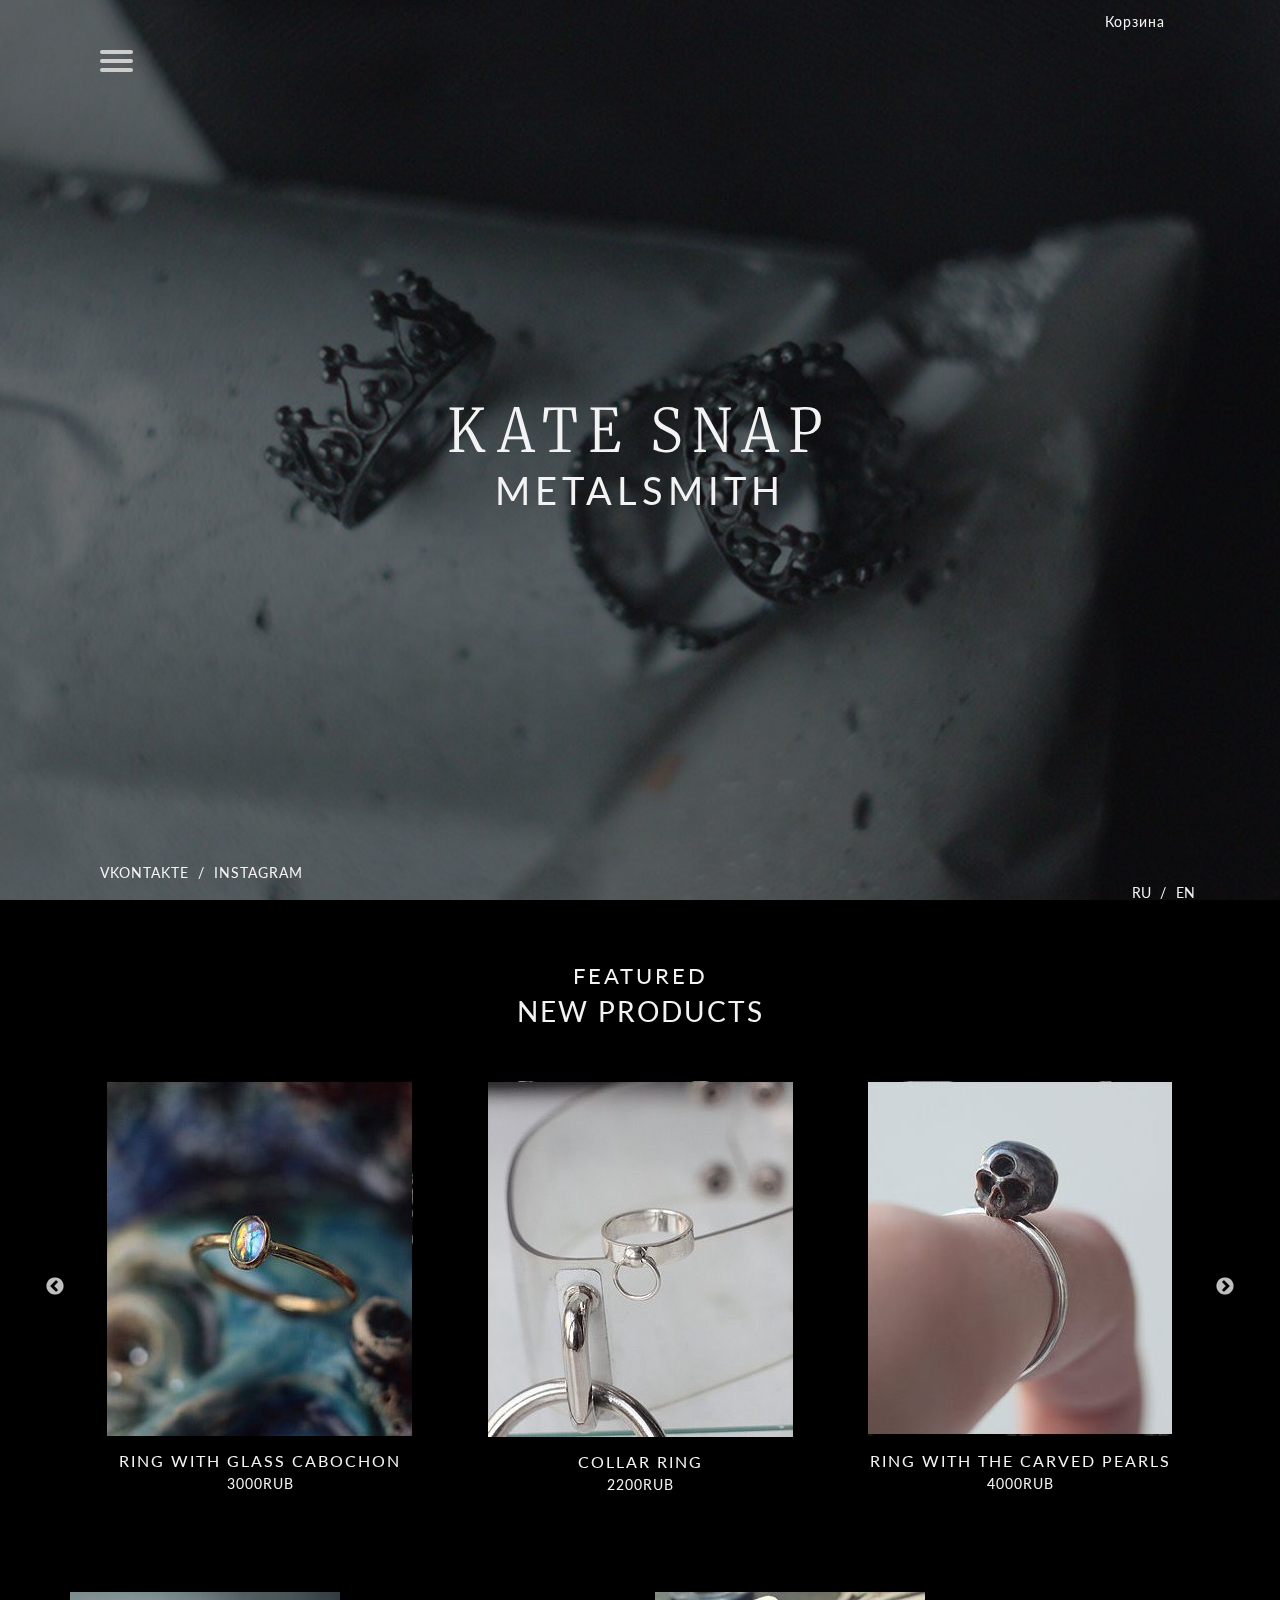
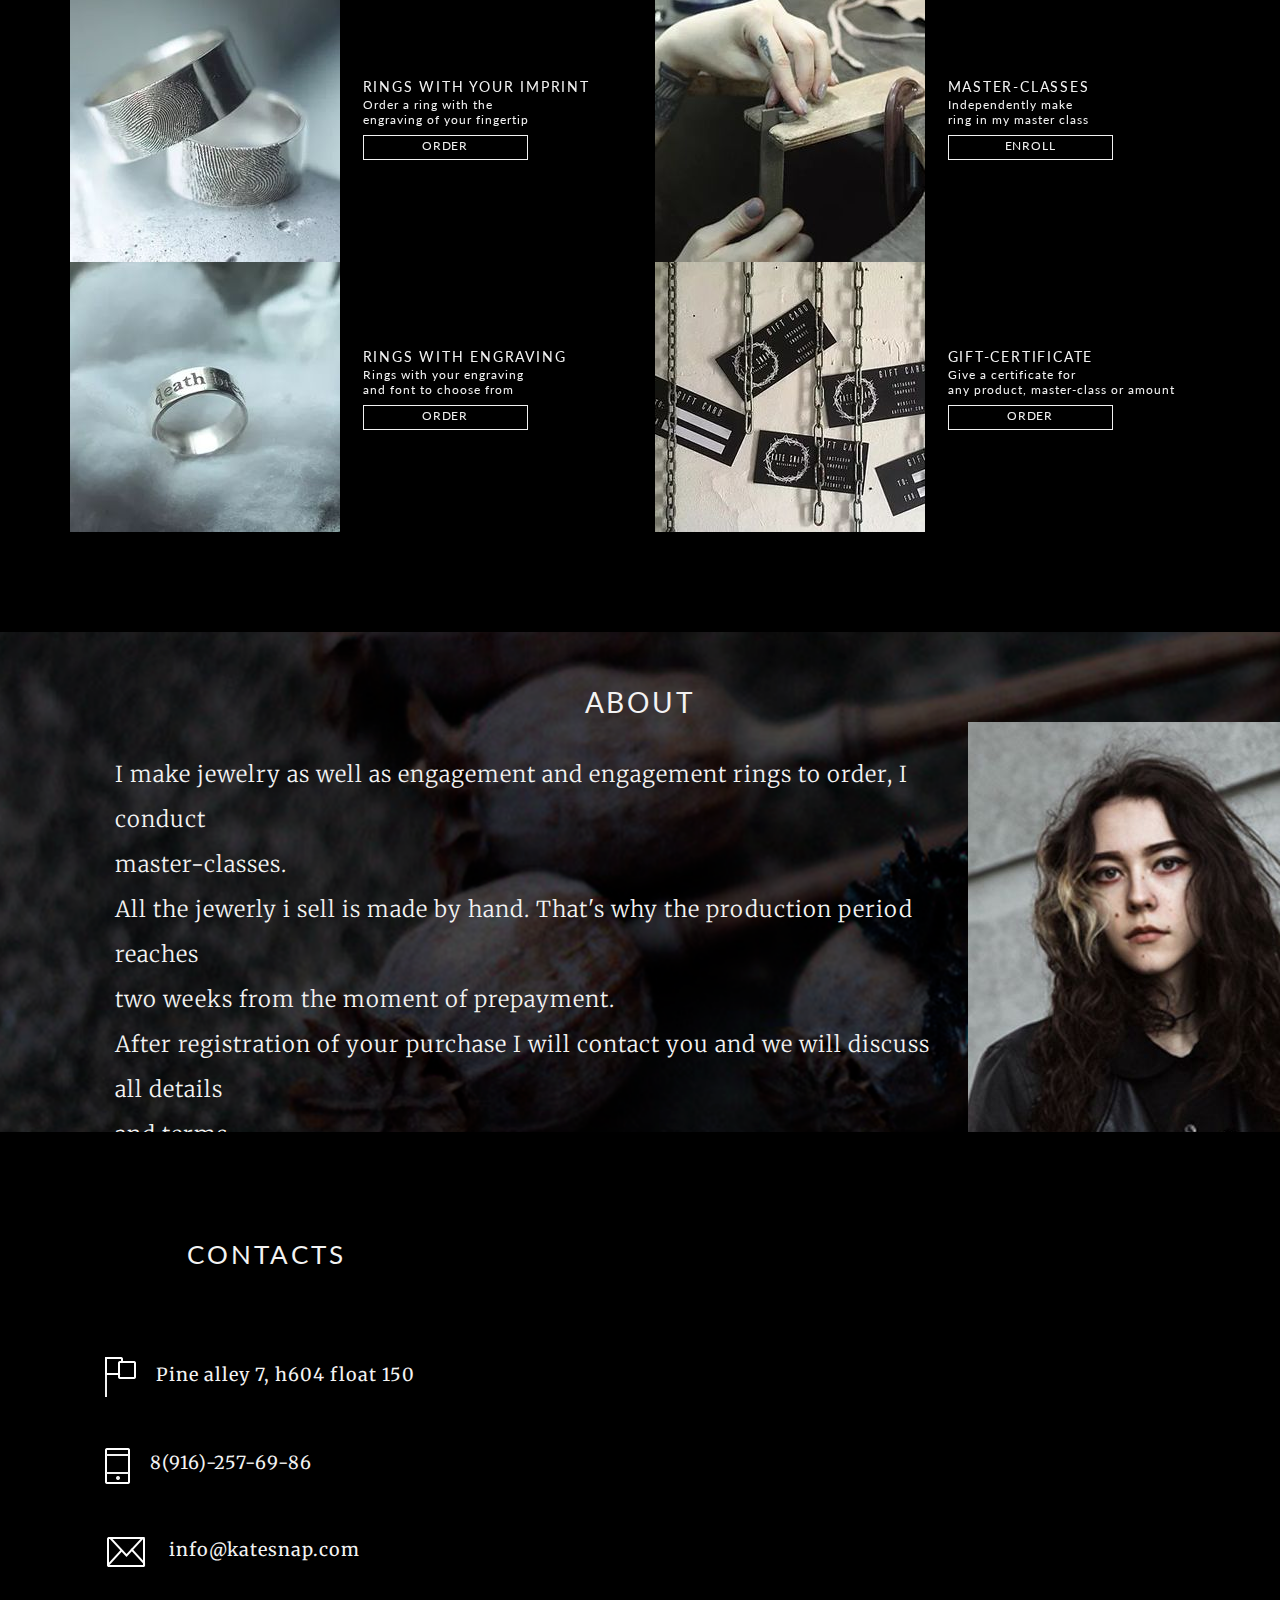
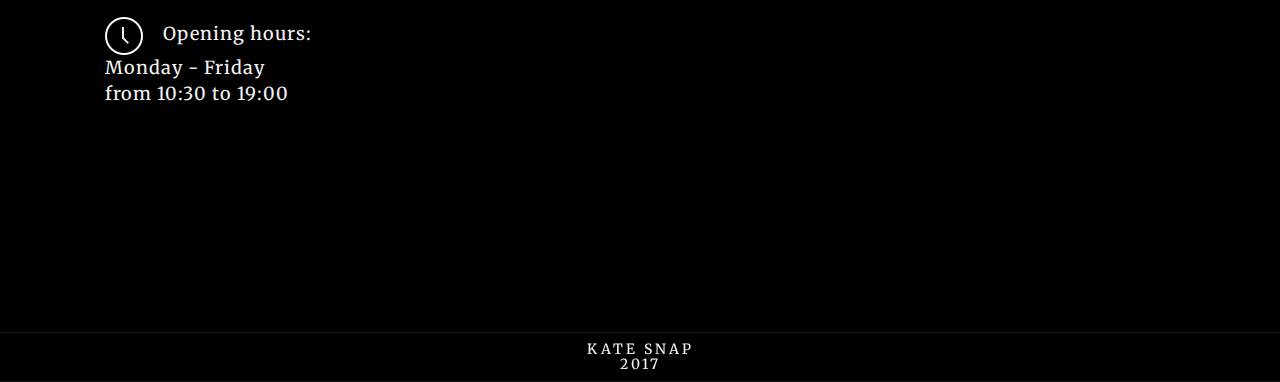
==== index.html @ ef85f607 "Initial commit" ====
<!DOCTYPE html PUBLIC "-//W3C//DTD XHTML 1.0 Transitional//EN" "http://www.w3.org/TR/xhtml1/DTD/xhtml1-transitional.dtd">
<html xmlns="http://www.w3.org/1999/xhtml">
<head>
	<meta http-equiv="Content-Type" content="text/html; charset=utf-8" />
	<title>Kate Snap</title>
	<link rel="stylesheet" type="text/css" href="css/styles.css">
	<link rel="stylesheet" href="libs/hamburgers/hamburgers.css">
	<link rel="stylesheet" type="text/css" href="libs/bootstrap/bootstrap-grid.min.css">
	<link rel="stylesheet" type="text/css" href="js/common.js">
	<link rel="stylesheet" type="text/css" href="libs/slick/slick.css"/>
	<link rel="stylesheet" type="text/css" href="libs/slick/slick-theme.css"/>
	<link rel="stylesheet" href="img/favicon-32x32.png" />
	<link href="https://fonts.googleapis.com/css?family=Lato|Merriweather" rel="stylesheet">
</head>
<body>
	<header class="header" data-parallax="scroll" data-image-src="img/header.png" data-z-index="0">
		<div class="container-fluid">
			<div class="row top-line">
					<!-- меню гамбургер -->
					<nav role="navigation">
  						<div id="menuToggle">

  						  <input type="checkbox" />

  						  <span></span>
  						  <span></span>
  						  <span></span>

  						  <ul id="menu">
  						    <a href="#"><li>Home</li></a>
  						    <a href="#"><li>Services</li></a>
  						    <a href="#"><li>Store</li></a>
  						    <a href="#"><li>About</li></a>
  						    <a href="#" target="_blank"><li>Contacts</li></a>
  						  </ul>
  						</div>
					</nav>
			</div>
				<div class="cart"><p>Корзина</p></div>
			</div>
			<!-- логотип -->
			<div class="row">
				<div class="col-md-12 logotype">
					<h1>Kate Snap</h1>
					<h2>Metalsmith</h2>
				</div>
			</div>
			<!-- нижняя линия шапки / ссылки / смена языка -->
			<div class="row bot-line">
				<div class="col-md-6 soc-links">
					<a href="https://vk.com/stainofmind" target="_blank"><li>Vkontakte</li></a>
					<p> &nbsp/&nbsp</p>
					<a href="https://www.instagram.com/snapkate/ " target="_blank"><li>Instagram</li></a>
				</div>
				<div class="col-md-offset-6 language">
						<a href="https://vk.com/stainofmind"><li>Ru</li></a>
					<p>&nbsp/&nbsp</p>
					<a href="https://www.instagram.com/snapkate/"><li>En</li></a>
				</div>
			</div>
		</div>
	</header>

<!-- заголовок над слайдером -->
<div class="container-fluid">
	<div class="row new-prod">
		<div class="col-md-12 padd">
			<h4>Featured</h4>
			<h3>New products</h3>
		</div>
	</div>
</div>

<!-- слайдер -->
<div class="sl-cont">
	<div class="container">
		<div class="row">
			<div class="col-md-12">
					<div class="sl">
						<div class="sl-slide">
							<a href="jewerly.html">
								<img src="img/1.jpg" alt="Картинка слайда 1" class="sl-img center-block" />
								<div class="sl-text">
									<h5 class="sl-zag">Ring with glass cabochon</h5>
									<p class="sl-desk">3000rub</p></div>
							</a>
							
						</div>
						<div class="sl-slide">
							<a href="jewerly.html">
								<img src="img/2.jpg" alt="Картинка слайда 2" class="sl-img center-block" />
								<div class="sl-text">
									<h5 class="sl-zag">Collar ring</h5>
									<p class="sl-desk">2200rub</p>
								</div>
							</a>
						</div>
						<div class="sl-slide">
							<a href="jewerly.html">
								<img src="img/3.jpg" alt="Картинка слайда 3" class="sl-img center-block" />
								<div class="sl-text">								
									<h5 class="sl-zag">Ring with the carved pearls</h5>
									<p class="sl-desk">4000rub</p>
								</div>
							</a>	
						</div>
						<div class="sl-slide">
							<a href="jewerly.html">	
								<img src="img/4.jpg" alt="Картинка слайда 4" class="sl-img center-block" />
								<div class="sl-text">
									<h5 class="sl-zag">Ring with glass cabochon</h5>
									<p class="sl-desk">3200rub</p>
								</div>
							</a>
						</div>
						<div class="sl-slide">
							<a href="jewerly.html">
								<img src="img/5.jpg" alt="Картинка слайда 5" class="sl-img center-block" />
								<div class="sl-text">
									<h5 class="sl-zag">Collar ring</h5>
									<p class="sl-desk">1500rub</p>
								</div>
							</a>
						</div>
					</div>
			</div>
		</div>
	</div>
</div>

<!-- услуги строчка 1 -->
<div class="serv-cont">
			<div class="container">
				<div class="row">
					<div class="col-md-3">
						<img src="img/serv1.jpg" alt="Картинка услуг 1"/>
					</div>
					<div class="col-md-3 serv-text">
						<h4>Rings with your imprint</h4>
						<p>Order a ring with the <br> engraving of your fingertip</p>
						<a href="#" class="button"> Order </a>
					</div>
					<div class="col-md-3">
						<img src="img/serv2.jpg" alt="Картинка услуг 2"/>
					</div>
					<div class="col-md-3 serv-text">
						<h4>Master-classes</h4>
						<p>Independently make <br> ring in my master class</p>
						<a href="#" class="button"> Enroll </a>
					</div>
				</div>
			</div>
</div>		

<!-- услуги строчка 2 -->
<div class="serv-cont serv-pad">
	<div class="vert">Services</div>
			<div class="container">
				<div class="row">
					<div class="col-md-3">
						<img src="img/serv3.jpg" alt="Картинка услуг 3"/>
					</div>
					<div class="col-md-3 serv-text">
						<h4>Rings with engraving</h4>
						<p>Rings with your engraving <br> and font to choose from</p>
						<a href="#" class="button"> Order </a>
					</div>
					<div class="col-md-3">
						<img src="img/serv4.jpg" alt="Картинка услуг 4"/>
					</div>
					<div class="col-md-3 serv-text">
						<h4>Gift-certificate</h4>
						<p>Give a certificate for <br> any product, master-class or amount </p>
						<a href="#" class="button"> Order </a>
					</div>
				</div>
			</div>
</div>

<!-- обо мне -->
<div class="about">
	<div class="container-fluid">
		<div class="row about">
			<div class="col-md-12">
				<h4>About</h4>
			</div>
			<div class="col-md-8 about-text">
				<p>I make jewelry as well as engagement and engagement rings to order, I conduct<br> master-classes.<br>All the jewerly i sell is made by hand. That's why the production period reaches<br>two weeks from the moment of prepayment.<br>After registration of your purchase I will contact you and we will discuss all details<br>and terms.<br>Answers to your questions you can find in the FAQ section.</p>
			</div>
			<div class="col-md-2 about-img"><img src="img/profile.jpg" alt="#" /></div>
		</div>
	</div>
</div>

<!-- контакты -->
<div class="contacts">
	<div class="container-fluid">
		<div class="row">
			<div class="col-md-5 cont-block">
				<h4>Contacts</h4>
				<div class="cont-text">
					<ul>
						<li><img src="img/adress.png" alt="Adress" class="adress-img"/><p>Pine alley 7, h604 float 150</p></li>
						<li><img src="img/phone.png" alt="Phone" class="phone-img"/><p>8(916)-257-69-86</p></li>
						<li><img src="img/mail.png" alt="Mail" class="mail-img"/><p>info@katesnap.com</p></li>
						<li><img src="img/clock.png" alt="Clock" class="clock-img"/><p>Opening hours:<br>Monday - Friday<br>from 10:30 to 19:00</p></li>
					</ul>
				</div>
			</div>
			<div class="col-md-7">
				<iframe src="https://yandex.ru/map-widget/v1/?um=constructor%3Af304e2334219a1f7d9d28535c3971b205f8341d04a21787a260a7b49d42d393e&amp;source=constructor" width="1095" height="800" frameborder="0"></iframe>
			</div>
		</div>
	</div>
</div>

<!-- футер -->
<footer>
	<div class="container">
		<div class="row">
			<div class="col-md-12 footer">
				<h4>Kate Snap<br>2017</h4>
			</div>
		</div>
	</div>
</footer>



	

 


<script src="libs/jquery/jquery-2.1.3.min.js" type="text/javascript"></script>
<script src="libs/html5shiv/es5-shim.min.js" type="text/javascript"></script>
<script src="libs/960_12_col.css" type="text/javascript"></script>
<script src="libs/reset.css" type="text/javascript"></script>
<script src="libs/parallax/parallax.js" type="text/javascript"></script>
<script type="text/javascript" src="libs/slick/slick.min.js"></script>
<script src="js/slider.js" type="text/javascript"></script>
<script src="js/common.js" type="text/javascript"></script>


</body>
</html>
---- css/styles.css ----
html{
	box-sizing: border-box;
}
*, *:after,*:before{
	box-sizing: inherit;
}

.header {
    position: relative;
    height: 100vh;
    width: 100%;
    top: 0px;
    left: 0px;

    overflow: hidden;
    background: transparent;
}


h4 {
	font-family: Lato;
	color:  #f3f3f3;
	font-size: 22px;
	font-weight: 400;
	text-transform: uppercase;
	text-align: center;
	margin: 0;
	letter-spacing: 3px;
}

p {
	font-family: Lato;
	color:  #f3f3f3;
	font-size: 14px;
	font-weight: 400;
	line-height: 15px;
}

ul.list-inline a {
	display: inline-block;
}



.links_icon li {
	list-style: none;
	padding-top: 12px;
	padding-right: 8px;
}

.links_icon p {
	display: inline;
	padding-right: 5px;
}

.logotype h1 {
	font-family: Merriweather;
	text-transform: uppercase;
	text-align: center;
	margin: 0px;
	color:  #f3f3f3;
	font-size: 60px;
	font-weight: 100;
	font-style: normal;
	line-height: 75px;
	padding-top: 350px;
	font-kerning: auto;
	letter-spacing: 10px;
	font-stretch: ultra-condensed;
}

.logotype h2 {
	font-family: Lato;
	text-transform: uppercase;
	text-align: center;
	margin: 0px;
	font-weight: 100;
	color:  #f3f3f3;
	font-size: 38px;
	font-weight: 400;
	line-height: 45px;
	letter-spacing: 5px;
}

.cart p {
	float: right;
	padding-right: 100px;
}

.bot-line {
	color: #fff;
	text-transform: uppercase;
	display: block;
	padding-top: 350px;
	padding-left: 100px;
	padding-right: 100px;
}

.soc-links {
	float: left;
	list-style: none;
	position: relative;
}

.soc-links a,p {
	display: inline;
	font-family: Lato;
	color:  #f3f3f3;
	font-size: 14px;
	font-weight: 400;
	line-height: 15px;
	text-decoration: none;
	letter-spacing: 1px;
}

.soc-links a li {
	position: relative;
	display: inline;
}


.language  {
	float: right;
	list-style: none;
	position: relative;
}

.language a,p {
	display: inline;
	font-family: Lato;
	color:  #f3f3f3;
	font-size: 14px;
	font-weight: 400;
	line-height: 15px;
	text-decoration: none;
}

.language a li {
	position: relative;
	display: inline;
}


.new-prod {
	background: #000;
	height: auto; 
}

.padd {
	padding-top: 60px;
}


.new-prod h3 {
	font-family: Lato;
	color:  #f3f3f3;
	font-size: 28px;
	font-weight: 400;
	text-align: center;
	text-transform: uppercase;
	margin: 0;
	letter-spacing: 2px;
}

body
{
  margin: 0;
  padding: 0;
  
  /* make it look decent enough */
  background: #232323;
  color: #cdcdcd;
}

a
{
  text-decoration: none;
  color: #232323;
  
  transition: border 0.3s ease;
}

a:hover
{
  border-bottom: 1px solid #f3f3f3;
}

#menuToggle
{
  display: block;
  position: fixed;
  top: 50px;
  left: 100px;
  
  z-index: 1;
  
  -webkit-user-select: none;
  user-select: none;
}

#menuToggle input
{
  display: block;
  width: 40px;
  height: 32px;
  position: absolute;
  top: -7px;
  left: -5px;
  
  cursor: pointer;
  
  opacity: 0; /* hide this */
  z-index: 2; /* and place it over the hamburger */
  
  -webkit-touch-callout: none;
}

#menuToggle span
{
  display: block;
  width: 33px;
  height: 4px;
  margin-bottom: 5px;
  position: relative;
  
  background: #cdcdcd;
  border-radius: 3px;
  
  z-index: 1;
  
  transform-origin: 4px 0px;
  
  transition: transform 0.5s cubic-bezier(0.77,0.2,0.05,1.0),
              background 0.5s cubic-bezier(0.77,0.2,0.05,1.0),
              opacity 0.55s ease;
}

#menuToggle span:first-child
{
  transform-origin: 0% 0%;
}

#menuToggle span:nth-last-child(2)
{
  transform-origin: 0% 100%;
}

#menuToggle input:checked ~ span
{
  opacity: 1;
  transform: rotate(45deg) translate(-2px, -1px);
  background: #232323;
}

#menuToggle input:checked ~ span:nth-last-child(3)
{
  opacity: 0;
  transform: rotate(0deg) scale(0.2, 0.2);
}

#menuToggle input:checked ~ span:nth-last-child(2)
{
  transform: rotate(-45deg) translate(0, -1px);
}

#menu
{
  position: absolute;
  width: 300px;
  margin: -100px 0 0 -100px;
  padding: 50px;
  padding-top: 125px;
  
  background: #000;
  list-style-type: none;
  -webkit-font-smoothing: antialiased;
  /* to stop flickering of text in safari */
  
  transform-origin: 0% 0%;
  transform: translate(-100%, 0);
  
  transition: transform 0.5s cubic-bezier(0.77,0.2,0.05,1.0);
}

#menu li
{
  padding: 10px 0;
  font-size: 22px;
  color: #f3f3f3;
}

/*
 * And let's slide it in from the left
 */
#menuToggle input:checked ~ ul
{
  transform: none;
}

.sl {
	margin: 20 auto;
	background-color: #000;
}

.sl-slide {
	position: relative;
}

.sl-text {
	background: #000;
	width: 100%;
	color: #fff;
}

.sl-cont {
	background: #000;
	padding-top: 50px;
	padding-bottom: 100px;
}

.sl-cont img:hover {
	color: #000;
	opacity: 0.5;
	transition: 0.3s ease;

}

.sl-img-2 {
	max-width: 200px;
	max-height: 200px;
}

.sl-desk {
	display: block;
	font-family: Lato;
	color:  #f3f3f3;
	font-size: 14px;
	font-weight: 400;
	text-transform: uppercase;
	text-align: center;
	margin: 0;
	letter-spacing: 1px;
}

.sl-zag {
	padding-top: 10px;
	font-family: Lato;
	color:  #f3f3f3;
	font-size: 16px;
	font-weight: 400;
	line-height: 30px;
	text-align: center;
	text-transform: uppercase;
	margin: 0;
	letter-spacing: 2px;
}

.serv-cont {
	background: #000;
}



.serv-cont h4 {
	font-family: Lato;
	color:  #f3f3f3;
	font-size: 14px;
	font-weight: 400;
	text-align: left;
	text-transform: uppercase;
	margin: 0;
	letter-spacing: 1.8px;
}

.serv-text {
	padding-top: 85px;
}

.serv-text p {
	font-family: Lato;
	color:  #f3f3f3;
	font-size: 12px;
	font-weight: 400;
	line-height: 15px;
	text-align: left;
	letter-spacing: 1px;
}

.serv-pad {
	padding-bottom: 100px;
}

.button {
	margin-top: 8px;
	display: block;
	border-width: 1px;
	border-color:  #f1f1f1;
	border-style: solid;
	width: 165px;
	height: 25px;
	font-family: Lato;
	color:  #f3f3f3;
	font-size: 12px;
	letter-spacing: 0.8px;
	font-weight: 400;
	line-height: 13px;
	text-align: center;
	text-transform: uppercase;
	padding-top: 3px;
}

.vert { 
	display: none;
	position: relative;
	width: .7em;
	width: 1ch; 
	text-align: center;  
	word-wrap: break-word;
	font-family: Lato;
	color:  #f3f3f3;
	font-size: 28px;
	font-weight: 400;
	letter-spacing: 2.24px;
	padding-left: 100px;
	text-transform: uppercase;
 }

.about {
	background-color: #000;
	background-image: url(../img/aboutbg.png);
    -webkit-background-size: cover;
    background-size: cover;
    background-repeat: no-repeat;
    overflow: hidden;
    position: relative;
    height: 500px;
}

.about h4 {
	padding-top: 50px;
	font-family: 'Lato';
	color:  #f3f3f3;
	font-size: 28px;
	font-weight: 400;
	letter-spacing: 2.8px;
	text-align: center;
}

.about-text {
	padding-top: 30px;
	margin-left: 100px;
}

.about-text p {
	margin-top: : 30px;
	font-family: Merriweather;
	color:  #f3f3f3;
	font-size: 22px;
	font-weight: 100;
	line-height: 45px;
	text-align: left;
	letter-spacing: 1px;
}

.about-img {
	display: inline-block;
	position: relative;
}

.contacts {
	background-color: #000;
}

.cont-block {
	height: 800px;
	background-color: #000;
}

.cont-block h4 {
	margin-top: 100px;
	font-family: Lato;
	color:  #f3f3f3;
	font-size: 26px;
	font-weight: 400;
	line-height: 45px;
	text-align: center;
}

.cont-block p {
	font-family: Merriweather;
	color:  #f3f3f3;
	font-size: 18px;
	font-weight: 400;
	line-height: 32px;
	text-align: left;
}

.cont-text {
	margin-top: 80px;
	margin-left: 50px;
}

.cont-text ul li {
	list-style: none;
	margin-bottom: 50px;

}

.cont-text p {
	font-family: Merriweather;
	color:  #f3f3f3;
	font-size: 18px;
	font-weight: 400;
	line-height: 32px;
	text-align: left;
	padding-left: 20px;
}


footer {
	background-image: url(../img/footerbg.png);
	-webkit-background-size: cover;
    background-size: cover;
    background-position: center top;
    background-repeat: no-repeat;
    overflow: hidden;
}

.footer h4 {
	margin-top: 10px;
	margin-bottom: 10px;
	font-family: Merriweather;
	color:  #f3f3f3;
	font-size: 14px;
	font-weight: 400;
	line-height: 15px;
	text-align: center;
}

.product {
	width: 100%;
	height: 100vh;
	background-color: #000;
	z-index: 1;
}

.prod-link {
	background: #000;
	width: auto;
	height: auto;
}

.padd-link h3 {	
	font-family: Lato;
	color:  #f3f3f3;
	font-size: 28px;
	font-weight: 400;
	text-transform: uppercase;
	margin: 0;
	letter-spacing: 2px;
}

.padd-link h4 {	
	font-family: Lato;
	color:  #f3f3f3;
	font-size: 28px;
	font-weight: 400;
	text-transform: uppercase;
	margin: 0;
	letter-spacing: 2px;
	text-align: left;
}

.padd-link {
	margin-top: 250px;
	text-align: left;

}

.prod-img {
	margin-top: 250px;
}

.prod-p {
	display: block;
	font-family: Lato;
	color:  #f3f3f3;
	font-size: 12px;
	font-weight: 400;
	line-height: 15px;
	text-align: left;
	letter-spacing: 1px;
}
---- libs/hamburgers/hamburgers.css ----
/*!
 * Hamburgers
 * @description Tasty CSS-animated hamburgers
 * @author Jonathan Suh @jonsuh
 * @site https://jonsuh.com/hamburgers
 * @link https://github.com/jonsuh/hamburgers
 */
.hamburger {
  padding: 15px 15px;
  display: inline-block;
  cursor: pointer;
  transition-property: opacity, filter;
  transition-duration: 0.15s;
  transition-timing-function: linear;
  font: inherit;
  color: inherit;
  text-transform: none;
  background-color: transparent;
  border: 0;
  margin: 0;
  overflow: visible; }
  .hamburger:hover {
    opacity: 0.7; }

.hamburger-box {
  width: 40px;
  height: 24px;
  display: inline-block;
  position: relative; }

.hamburger-inner {
  display: block;
  top: 50%;
  margin-top: -2px; }
  .hamburger-inner, .hamburger-inner::before, .hamburger-inner::after {
    width: 40px;
    height: 4px;
    background-color: #000;
    border-radius: 4px;
    position: absolute;
    transition-property: transform;
    transition-duration: 0.15s;
    transition-timing-function: ease; }
  .hamburger-inner::before, .hamburger-inner::after {
    content: "";
    display: block; }
  .hamburger-inner::before {
    top: -10px; }
  .hamburger-inner::after {
    bottom: -10px; }

/*
   * 3DX
   */
.hamburger--3dx .hamburger-box {
  perspective: 80px; }

.hamburger--3dx .hamburger-inner {
  transition: transform 0.15s cubic-bezier(0.645, 0.045, 0.355, 1), background-color 0s 0.1s cubic-bezier(0.645, 0.045, 0.355, 1); }
  .hamburger--3dx .hamburger-inner::before, .hamburger--3dx .hamburger-inner::after {
    transition: transform 0s 0.1s cubic-bezier(0.645, 0.045, 0.355, 1); }

.hamburger--3dx.is-active .hamburger-inner {
  background-color: transparent;
  transform: rotateY(180deg); }
  .hamburger--3dx.is-active .hamburger-inner::before {
    transform: translate3d(0, 10px, 0) rotate(45deg); }
  .hamburger--3dx.is-active .hamburger-inner::after {
    transform: translate3d(0, -10px, 0) rotate(-45deg); }

/*
   * 3DX Reverse
   */
.hamburger--3dx-r .hamburger-box {
  perspective: 80px; }

.hamburger--3dx-r .hamburger-inner {
  transition: transform 0.15s cubic-bezier(0.645, 0.045, 0.355, 1), background-color 0s 0.1s cubic-bezier(0.645, 0.045, 0.355, 1); }
  .hamburger--3dx-r .hamburger-inner::before, .hamburger--3dx-r .hamburger-inner::after {
    transition: transform 0s 0.1s cubic-bezier(0.645, 0.045, 0.355, 1); }

.hamburger--3dx-r.is-active .hamburger-inner {
  background-color: transparent;
  transform: rotateY(-180deg); }
  .hamburger--3dx-r.is-active .hamburger-inner::before {
    transform: translate3d(0, 10px, 0) rotate(45deg); }
  .hamburger--3dx-r.is-active .hamburger-inner::after {
    transform: translate3d(0, -10px, 0) rotate(-45deg); }

/*
   * 3DY
   */
.hamburger--3dy .hamburger-box {
  perspective: 80px; }

.hamburger--3dy .hamburger-inner {
  transition: transform 0.15s cubic-bezier(0.645, 0.045, 0.355, 1), background-color 0s 0.1s cubic-bezier(0.645, 0.045, 0.355, 1); }
  .hamburger--3dy .hamburger-inner::before, .hamburger--3dy .hamburger-inner::after {
    transition: transform 0s 0.1s cubic-bezier(0.645, 0.045, 0.355, 1); }

.hamburger--3dy.is-active .hamburger-inner {
  background-color: transparent;
  transform: rotateX(-180deg); }
  .hamburger--3dy.is-active .hamburger-inner::before {
    transform: translate3d(0, 10px, 0) rotate(45deg); }
  .hamburger--3dy.is-active .hamburger-inner::after {
    transform: translate3d(0, -10px, 0) rotate(-45deg); }

/*
   * 3DY Reverse
   */
.hamburger--3dy-r .hamburger-box {
  perspective: 80px; }

.hamburger--3dy-r .hamburger-inner {
  transition: transform 0.15s cubic-bezier(0.645, 0.045, 0.355, 1), background-color 0s 0.1s cubic-bezier(0.645, 0.045, 0.355, 1); }
  .hamburger--3dy-r .hamburger-inner::before, .hamburger--3dy-r .hamburger-inner::after {
    transition: transform 0s 0.1s cubic-bezier(0.645, 0.045, 0.355, 1); }

.hamburger--3dy-r.is-active .hamburger-inner {
  background-color: transparent;
  transform: rotateX(180deg); }
  .hamburger--3dy-r.is-active .hamburger-inner::before {
    transform: translate3d(0, 10px, 0) rotate(45deg); }
  .hamburger--3dy-r.is-active .hamburger-inner::after {
    transform: translate3d(0, -10px, 0) rotate(-45deg); }

/*
   * 3DXY
   */
.hamburger--3dxy .hamburger-box {
  perspective: 80px; }

.hamburger--3dxy .hamburger-inner {
  transition: transform 0.15s cubic-bezier(0.645, 0.045, 0.355, 1), background-color 0s 0.1s cubic-bezier(0.645, 0.045, 0.355, 1); }
  .hamburger--3dxy .hamburger-inner::before, .hamburger--3dxy .hamburger-inner::after {
    transition: transform 0s 0.1s cubic-bezier(0.645, 0.045, 0.355, 1); }

.hamburger--3dxy.is-active .hamburger-inner {
  background-color: transparent;
  transform: rotateX(180deg) rotateY(180deg); }
  .hamburger--3dxy.is-active .hamburger-inner::before {
    transform: translate3d(0, 10px, 0) rotate(45deg); }
  .hamburger--3dxy.is-active .hamburger-inner::after {
    transform: translate3d(0, -10px, 0) rotate(-45deg); }

/*
   * 3DXY Reverse
   */
.hamburger--3dxy-r .hamburger-box {
  perspective: 80px; }

.hamburger--3dxy-r .hamburger-inner {
  transition: transform 0.15s cubic-bezier(0.645, 0.045, 0.355, 1), background-color 0s 0.1s cubic-bezier(0.645, 0.045, 0.355, 1); }
  .hamburger--3dxy-r .hamburger-inner::before, .hamburger--3dxy-r .hamburger-inner::after {
    transition: transform 0s 0.1s cubic-bezier(0.645, 0.045, 0.355, 1); }

.hamburger--3dxy-r.is-active .hamburger-inner {
  background-color: transparent;
  transform: rotateX(180deg) rotateY(180deg) rotateZ(-180deg); }
  .hamburger--3dxy-r.is-active .hamburger-inner::before {
    transform: translate3d(0, 10px, 0) rotate(45deg); }
  .hamburger--3dxy-r.is-active .hamburger-inner::after {
    transform: translate3d(0, -10px, 0) rotate(-45deg); }

/*
   * Arrow
   */
.hamburger--arrow.is-active .hamburger-inner::before {
  transform: translate3d(-8px, 0, 0) rotate(-45deg) scale(0.7, 1); }

.hamburger--arrow.is-active .hamburger-inner::after {
  transform: translate3d(-8px, 0, 0) rotate(45deg) scale(0.7, 1); }

/*
   * Arrow Right
   */
.hamburger--arrow-r.is-active .hamburger-inner::before {
  transform: translate3d(8px, 0, 0) rotate(45deg) scale(0.7, 1); }

.hamburger--arrow-r.is-active .hamburger-inner::after {
  transform: translate3d(8px, 0, 0) rotate(-45deg) scale(0.7, 1); }

/*
   * Arrow Alt
   */
.hamburger--arrowalt .hamburger-inner::before {
  transition: top 0.1s 0.1s ease, transform 0.1s cubic-bezier(0.165, 0.84, 0.44, 1); }

.hamburger--arrowalt .hamburger-inner::after {
  transition: bottom 0.1s 0.1s ease, transform 0.1s cubic-bezier(0.165, 0.84, 0.44, 1); }

.hamburger--arrowalt.is-active .hamburger-inner::before {
  top: 0;
  transform: translate3d(-8px, -10px, 0) rotate(-45deg) scale(0.7, 1);
  transition: top 0.1s ease, transform 0.1s 0.1s cubic-bezier(0.895, 0.03, 0.685, 0.22); }

.hamburger--arrowalt.is-active .hamburger-inner::after {
  bottom: 0;
  transform: translate3d(-8px, 10px, 0) rotate(45deg) scale(0.7, 1);
  transition: bottom 0.1s ease, transform 0.1s 0.1s cubic-bezier(0.895, 0.03, 0.685, 0.22); }

/*
   * Arrow Alt Right
   */
.hamburger--arrowalt-r .hamburger-inner::before {
  transition: top 0.1s 0.1s ease, transform 0.1s cubic-bezier(0.165, 0.84, 0.44, 1); }

.hamburger--arrowalt-r .hamburger-inner::after {
  transition: bottom 0.1s 0.1s ease, transform 0.1s cubic-bezier(0.165, 0.84, 0.44, 1); }

.hamburger--arrowalt-r.is-active .hamburger-inner::before {
  top: 0;
  transform: translate3d(8px, -10px, 0) rotate(45deg) scale(0.7, 1);
  transition: top 0.1s ease, transform 0.1s 0.1s cubic-bezier(0.895, 0.03, 0.685, 0.22); }

.hamburger--arrowalt-r.is-active .hamburger-inner::after {
  bottom: 0;
  transform: translate3d(8px, 10px, 0) rotate(-45deg) scale(0.7, 1);
  transition: bottom 0.1s ease, transform 0.1s 0.1s cubic-bezier(0.895, 0.03, 0.685, 0.22); }

/*
 * Arrow Turn
 */
.hamburger--arrowturn.is-active .hamburger-inner {
  transform: rotate(-180deg); }
  .hamburger--arrowturn.is-active .hamburger-inner::before {
    transform: translate3d(8px, 0, 0) rotate(45deg) scale(0.7, 1); }
  .hamburger--arrowturn.is-active .hamburger-inner::after {
    transform: translate3d(8px, 0, 0) rotate(-45deg) scale(0.7, 1); }

/*
 * Arrow Turn Right
 */
.hamburger--arrowturn-r.is-active .hamburger-inner {
  transform: rotate(-180deg); }
  .hamburger--arrowturn-r.is-active .hamburger-inner::before {
    transform: translate3d(-8px, 0, 0) rotate(-45deg) scale(0.7, 1); }
  .hamburger--arrowturn-r.is-active .hamburger-inner::after {
    transform: translate3d(-8px, 0, 0) rotate(45deg) scale(0.7, 1); }

/*
   * Boring
   */
.hamburger--boring .hamburger-inner, .hamburger--boring .hamburger-inner::before, .hamburger--boring .hamburger-inner::after {
  transition-property: none; }

.hamburger--boring.is-active .hamburger-inner {
  transform: rotate(45deg); }
  .hamburger--boring.is-active .hamburger-inner::before {
    top: 0;
    opacity: 0; }
  .hamburger--boring.is-active .hamburger-inner::after {
    bottom: 0;
    transform: rotate(-90deg); }

/*
   * Collapse
   */
.hamburger--collapse .hamburger-inner {
  top: auto;
  bottom: 0;
  transition-duration: 0.13s;
  transition-delay: 0.13s;
  transition-timing-function: cubic-bezier(0.55, 0.055, 0.675, 0.19); }
  .hamburger--collapse .hamburger-inner::after {
    top: -20px;
    transition: top 0.2s 0.2s cubic-bezier(0.33333, 0.66667, 0.66667, 1), opacity 0.1s linear; }
  .hamburger--collapse .hamburger-inner::before {
    transition: top 0.12s 0.2s cubic-bezier(0.33333, 0.66667, 0.66667, 1), transform 0.13s cubic-bezier(0.55, 0.055, 0.675, 0.19); }

.hamburger--collapse.is-active .hamburger-inner {
  transform: translate3d(0, -10px, 0) rotate(-45deg);
  transition-delay: 0.22s;
  transition-timing-function: cubic-bezier(0.215, 0.61, 0.355, 1); }
  .hamburger--collapse.is-active .hamburger-inner::after {
    top: 0;
    opacity: 0;
    transition: top 0.2s cubic-bezier(0.33333, 0, 0.66667, 0.33333), opacity 0.1s 0.22s linear; }
  .hamburger--collapse.is-active .hamburger-inner::before {
    top: 0;
    transform: rotate(-90deg);
    transition: top 0.1s 0.16s cubic-bezier(0.33333, 0, 0.66667, 0.33333), transform 0.13s 0.25s cubic-bezier(0.215, 0.61, 0.355, 1); }

/*
   * Collapse Reverse
   */
.hamburger--collapse-r .hamburger-inner {
  top: auto;
  bottom: 0;
  transition-duration: 0.13s;
  transition-delay: 0.13s;
  transition-timing-function: cubic-bezier(0.55, 0.055, 0.675, 0.19); }
  .hamburger--collapse-r .hamburger-inner::after {
    top: -20px;
    transition: top 0.2s 0.2s cubic-bezier(0.33333, 0.66667, 0.66667, 1), opacity 0.1s linear; }
  .hamburger--collapse-r .hamburger-inner::before {
    transition: top 0.12s 0.2s cubic-bezier(0.33333, 0.66667, 0.66667, 1), transform 0.13s cubic-bezier(0.55, 0.055, 0.675, 0.19); }

.hamburger--collapse-r.is-active .hamburger-inner {
  transform: translate3d(0, -10px, 0) rotate(45deg);
  transition-delay: 0.22s;
  transition-timing-function: cubic-bezier(0.215, 0.61, 0.355, 1); }
  .hamburger--collapse-r.is-active .hamburger-inner::after {
    top: 0;
    opacity: 0;
    transition: top 0.2s cubic-bezier(0.33333, 0, 0.66667, 0.33333), opacity 0.1s 0.22s linear; }
  .hamburger--collapse-r.is-active .hamburger-inner::before {
    top: 0;
    transform: rotate(90deg);
    transition: top 0.1s 0.16s cubic-bezier(0.33333, 0, 0.66667, 0.33333), transform 0.13s 0.25s cubic-bezier(0.215, 0.61, 0.355, 1); }

/*
   * Elastic
   */
.hamburger--elastic .hamburger-inner {
  top: 2px;
  transition-duration: 0.275s;
  transition-timing-function: cubic-bezier(0.68, -0.55, 0.265, 1.55); }
  .hamburger--elastic .hamburger-inner::before {
    top: 10px;
    transition: opacity 0.125s 0.275s ease; }
  .hamburger--elastic .hamburger-inner::after {
    top: 20px;
    transition: transform 0.275s cubic-bezier(0.68, -0.55, 0.265, 1.55); }

.hamburger--elastic.is-active .hamburger-inner {
  transform: translate3d(0, 10px, 0) rotate(135deg);
  transition-delay: 0.075s; }
  .hamburger--elastic.is-active .hamburger-inner::before {
    transition-delay: 0s;
    opacity: 0; }
  .hamburger--elastic.is-active .hamburger-inner::after {
    transform: translate3d(0, -20px, 0) rotate(-270deg);
    transition-delay: 0.075s; }

/*
   * Elastic Reverse
   */
.hamburger--elastic-r .hamburger-inner {
  top: 2px;
  transition-duration: 0.275s;
  transition-timing-function: cubic-bezier(0.68, -0.55, 0.265, 1.55); }
  .hamburger--elastic-r .hamburger-inner::before {
    top: 10px;
    transition: opacity 0.125s 0.275s ease; }
  .hamburger--elastic-r .hamburger-inner::after {
    top: 20px;
    transition: transform 0.275s cubic-bezier(0.68, -0.55, 0.265, 1.55); }

.hamburger--elastic-r.is-active .hamburger-inner {
  transform: translate3d(0, 10px, 0) rotate(-135deg);
  transition-delay: 0.075s; }
  .hamburger--elastic-r.is-active .hamburger-inner::before {
    transition-delay: 0s;
    opacity: 0; }
  .hamburger--elastic-r.is-active .hamburger-inner::after {
    transform: translate3d(0, -20px, 0) rotate(270deg);
    transition-delay: 0.075s; }

/*
   * Emphatic
   */
.hamburger--emphatic {
  overflow: hidden; }
  .hamburger--emphatic .hamburger-inner {
    transition: background-color 0.125s 0.175s ease-in; }
    .hamburger--emphatic .hamburger-inner::before {
      left: 0;
      transition: transform 0.125s cubic-bezier(0.6, 0.04, 0.98, 0.335), top 0.05s 0.125s linear, left 0.125s 0.175s ease-in; }
    .hamburger--emphatic .hamburger-inner::after {
      top: 10px;
      right: 0;
      transition: transform 0.125s cubic-bezier(0.6, 0.04, 0.98, 0.335), top 0.05s 0.125s linear, right 0.125s 0.175s ease-in; }
  .hamburger--emphatic.is-active .hamburger-inner {
    transition-delay: 0s;
    transition-timing-function: ease-out;
    background-color: transparent; }
    .hamburger--emphatic.is-active .hamburger-inner::before {
      left: -80px;
      top: -80px;
      transform: translate3d(80px, 80px, 0) rotate(45deg);
      transition: left 0.125s ease-out, top 0.05s 0.125s linear, transform 0.125s 0.175s cubic-bezier(0.075, 0.82, 0.165, 1); }
    .hamburger--emphatic.is-active .hamburger-inner::after {
      right: -80px;
      top: -80px;
      transform: translate3d(-80px, 80px, 0) rotate(-45deg);
      transition: right 0.125s ease-out, top 0.05s 0.125s linear, transform 0.125s 0.175s cubic-bezier(0.075, 0.82, 0.165, 1); }

/*
   * Emphatic Reverse
   */
.hamburger--emphatic-r {
  overflow: hidden; }
  .hamburger--emphatic-r .hamburger-inner {
    transition: background-color 0.125s 0.175s ease-in; }
    .hamburger--emphatic-r .hamburger-inner::before {
      left: 0;
      transition: transform 0.125s cubic-bezier(0.6, 0.04, 0.98, 0.335), top 0.05s 0.125s linear, left 0.125s 0.175s ease-in; }
    .hamburger--emphatic-r .hamburger-inner::after {
      top: 10px;
      right: 0;
      transition: transform 0.125s cubic-bezier(0.6, 0.04, 0.98, 0.335), top 0.05s 0.125s linear, right 0.125s 0.175s ease-in; }
  .hamburger--emphatic-r.is-active .hamburger-inner {
    transition-delay: 0s;
    transition-timing-function: ease-out;
    background-color: transparent; }
    .hamburger--emphatic-r.is-active .hamburger-inner::before {
      left: -80px;
      top: 80px;
      transform: translate3d(80px, -80px, 0) rotate(-45deg);
      transition: left 0.125s ease-out, top 0.05s 0.125s linear, transform 0.125s 0.175s cubic-bezier(0.075, 0.82, 0.165, 1); }
    .hamburger--emphatic-r.is-active .hamburger-inner::after {
      right: -80px;
      top: 80px;
      transform: translate3d(-80px, -80px, 0) rotate(45deg);
      transition: right 0.125s ease-out, top 0.05s 0.125s linear, transform 0.125s 0.175s cubic-bezier(0.075, 0.82, 0.165, 1); }

/*
   * Minus
   */
.hamburger--minus .hamburger-inner::before, .hamburger--minus .hamburger-inner::after {
  transition: bottom 0.08s 0s ease-out, top 0.08s 0s ease-out, opacity 0s linear; }

.hamburger--minus.is-active .hamburger-inner::before, .hamburger--minus.is-active .hamburger-inner::after {
  opacity: 0;
  transition: bottom 0.08s ease-out, top 0.08s ease-out, opacity 0s 0.08s linear; }

.hamburger--minus.is-active .hamburger-inner::before {
  top: 0; }

.hamburger--minus.is-active .hamburger-inner::after {
  bottom: 0; }

/*
   * Slider
   */
.hamburger--slider .hamburger-inner {
  top: 2px; }
  .hamburger--slider .hamburger-inner::before {
    top: 10px;
    transition-property: transform, opacity;
    transition-timing-function: ease;
    transition-duration: 0.15s; }
  .hamburger--slider .hamburger-inner::after {
    top: 20px; }

.hamburger--slider.is-active .hamburger-inner {
  transform: translate3d(0, 10px, 0) rotate(45deg); }
  .hamburger--slider.is-active .hamburger-inner::before {
    transform: rotate(-45deg) translate3d(-5.71429px, -6px, 0);
    opacity: 0; }
  .hamburger--slider.is-active .hamburger-inner::after {
    transform: translate3d(0, -20px, 0) rotate(-90deg); }

/*
   * Slider Reverse
   */
.hamburger--slider-r .hamburger-inner {
  top: 2px; }
  .hamburger--slider-r .hamburger-inner::before {
    top: 10px;
    transition-property: transform, opacity;
    transition-timing-function: ease;
    transition-duration: 0.15s; }
  .hamburger--slider-r .hamburger-inner::after {
    top: 20px; }

.hamburger--slider-r.is-active .hamburger-inner {
  transform: translate3d(0, 10px, 0) rotate(-45deg); }
  .hamburger--slider-r.is-active .hamburger-inner::before {
    transform: rotate(45deg) translate3d(5.71429px, -6px, 0);
    opacity: 0; }
  .hamburger--slider-r.is-active .hamburger-inner::after {
    transform: translate3d(0, -20px, 0) rotate(90deg); }

/*
   * Spin
   */
.hamburger--spin .hamburger-inner {
  transition-duration: 0.22s;
  transition-timing-function: cubic-bezier(0.55, 0.055, 0.675, 0.19); }
  .hamburger--spin .hamburger-inner::before {
    transition: top 0.1s 0.25s ease-in, opacity 0.1s ease-in; }
  .hamburger--spin .hamburger-inner::after {
    transition: bottom 0.1s 0.25s ease-in, transform 0.22s cubic-bezier(0.55, 0.055, 0.675, 0.19); }

.hamburger--spin.is-active .hamburger-inner {
  transform: rotate(225deg);
  transition-delay: 0.12s;
  transition-timing-function: cubic-bezier(0.215, 0.61, 0.355, 1); }
  .hamburger--spin.is-active .hamburger-inner::before {
    top: 0;
    opacity: 0;
    transition: top 0.1s ease-out, opacity 0.1s 0.12s ease-out; }
  .hamburger--spin.is-active .hamburger-inner::after {
    bottom: 0;
    transform: rotate(-90deg);
    transition: bottom 0.1s ease-out, transform 0.22s 0.12s cubic-bezier(0.215, 0.61, 0.355, 1); }

/*
   * Spin Reverse
   */
.hamburger--spin-r .hamburger-inner {
  transition-duration: 0.22s;
  transition-timing-function: cubic-bezier(0.55, 0.055, 0.675, 0.19); }
  .hamburger--spin-r .hamburger-inner::before {
    transition: top 0.1s 0.25s ease-in, opacity 0.1s ease-in; }
  .hamburger--spin-r .hamburger-inner::after {
    transition: bottom 0.1s 0.25s ease-in, transform 0.22s cubic-bezier(0.55, 0.055, 0.675, 0.19); }

.hamburger--spin-r.is-active .hamburger-inner {
  transform: rotate(-225deg);
  transition-delay: 0.12s;
  transition-timing-function: cubic-bezier(0.215, 0.61, 0.355, 1); }
  .hamburger--spin-r.is-active .hamburger-inner::before {
    top: 0;
    opacity: 0;
    transition: top 0.1s ease-out, opacity 0.1s 0.12s ease-out; }
  .hamburger--spin-r.is-active .hamburger-inner::after {
    bottom: 0;
    transform: rotate(90deg);
    transition: bottom 0.1s ease-out, transform 0.22s 0.12s cubic-bezier(0.215, 0.61, 0.355, 1); }

/*
   * Spring
   */
.hamburger--spring .hamburger-inner {
  top: 2px;
  transition: background-color 0s 0.13s linear; }
  .hamburger--spring .hamburger-inner::before {
    top: 10px;
    transition: top 0.1s 0.2s cubic-bezier(0.33333, 0.66667, 0.66667, 1), transform 0.13s cubic-bezier(0.55, 0.055, 0.675, 0.19); }
  .hamburger--spring .hamburger-inner::after {
    top: 20px;
    transition: top 0.2s 0.2s cubic-bezier(0.33333, 0.66667, 0.66667, 1), transform 0.13s cubic-bezier(0.55, 0.055, 0.675, 0.19); }

.hamburger--spring.is-active .hamburger-inner {
  transition-delay: 0.22s;
  background-color: transparent; }
  .hamburger--spring.is-active .hamburger-inner::before {
    top: 0;
    transition: top 0.1s 0.15s cubic-bezier(0.33333, 0, 0.66667, 0.33333), transform 0.13s 0.22s cubic-bezier(0.215, 0.61, 0.355, 1);
    transform: translate3d(0, 10px, 0) rotate(45deg); }
  .hamburger--spring.is-active .hamburger-inner::after {
    top: 0;
    transition: top 0.2s cubic-bezier(0.33333, 0, 0.66667, 0.33333), transform 0.13s 0.22s cubic-bezier(0.215, 0.61, 0.355, 1);
    transform: translate3d(0, 10px, 0) rotate(-45deg); }

/*
   * Spring Reverse
   */
.hamburger--spring-r .hamburger-inner {
  top: auto;
  bottom: 0;
  transition-duration: 0.13s;
  transition-delay: 0s;
  transition-timing-function: cubic-bezier(0.55, 0.055, 0.675, 0.19); }
  .hamburger--spring-r .hamburger-inner::after {
    top: -20px;
    transition: top 0.2s 0.2s cubic-bezier(0.33333, 0.66667, 0.66667, 1), opacity 0s linear; }
  .hamburger--spring-r .hamburger-inner::before {
    transition: top 0.1s 0.2s cubic-bezier(0.33333, 0.66667, 0.66667, 1), transform 0.13s cubic-bezier(0.55, 0.055, 0.675, 0.19); }

.hamburger--spring-r.is-active .hamburger-inner {
  transform: translate3d(0, -10px, 0) rotate(-45deg);
  transition-delay: 0.22s;
  transition-timing-function: cubic-bezier(0.215, 0.61, 0.355, 1); }
  .hamburger--spring-r.is-active .hamburger-inner::after {
    top: 0;
    opacity: 0;
    transition: top 0.2s cubic-bezier(0.33333, 0, 0.66667, 0.33333), opacity 0s 0.22s linear; }
  .hamburger--spring-r.is-active .hamburger-inner::before {
    top: 0;
    transform: rotate(90deg);
    transition: top 0.1s 0.15s cubic-bezier(0.33333, 0, 0.66667, 0.33333), transform 0.13s 0.22s cubic-bezier(0.215, 0.61, 0.355, 1); }

/*
   * Stand
   */
.hamburger--stand .hamburger-inner {
  transition: transform 0.075s 0.15s cubic-bezier(0.55, 0.055, 0.675, 0.19), background-color 0s 0.075s linear; }
  .hamburger--stand .hamburger-inner::before {
    transition: top 0.075s 0.075s ease-in, transform 0.075s 0s cubic-bezier(0.55, 0.055, 0.675, 0.19); }
  .hamburger--stand .hamburger-inner::after {
    transition: bottom 0.075s 0.075s ease-in, transform 0.075s 0s cubic-bezier(0.55, 0.055, 0.675, 0.19); }

.hamburger--stand.is-active .hamburger-inner {
  transform: rotate(90deg);
  background-color: transparent;
  transition: transform 0.075s 0s cubic-bezier(0.215, 0.61, 0.355, 1), background-color 0s 0.15s linear; }
  .hamburger--stand.is-active .hamburger-inner::before {
    top: 0;
    transform: rotate(-45deg);
    transition: top 0.075s 0.1s ease-out, transform 0.075s 0.15s cubic-bezier(0.215, 0.61, 0.355, 1); }
  .hamburger--stand.is-active .hamburger-inner::after {
    bottom: 0;
    transform: rotate(45deg);
    transition: bottom 0.075s 0.1s ease-out, transform 0.075s 0.15s cubic-bezier(0.215, 0.61, 0.355, 1); }

/*
   * Stand Reverse
   */
.hamburger--stand-r .hamburger-inner {
  transition: transform 0.075s 0.15s cubic-bezier(0.55, 0.055, 0.675, 0.19), background-color 0s 0.075s linear; }
  .hamburger--stand-r .hamburger-inner::before {
    transition: top 0.075s 0.075s ease-in, transform 0.075s 0s cubic-bezier(0.55, 0.055, 0.675, 0.19); }
  .hamburger--stand-r .hamburger-inner::after {
    transition: bottom 0.075s 0.075s ease-in, transform 0.075s 0s cubic-bezier(0.55, 0.055, 0.675, 0.19); }

.hamburger--stand-r.is-active .hamburger-inner {
  transform: rotate(-90deg);
  background-color: transparent;
  transition: transform 0.075s 0s cubic-bezier(0.215, 0.61, 0.355, 1), background-color 0s 0.15s linear; }
  .hamburger--stand-r.is-active .hamburger-inner::before {
    top: 0;
    transform: rotate(-45deg);
    transition: top 0.075s 0.1s ease-out, transform 0.075s 0.15s cubic-bezier(0.215, 0.61, 0.355, 1); }
  .hamburger--stand-r.is-active .hamburger-inner::after {
    bottom: 0;
    transform: rotate(45deg);
    transition: bottom 0.075s 0.1s ease-out, transform 0.075s 0.15s cubic-bezier(0.215, 0.61, 0.355, 1); }

/*
   * Squeeze
   */
.hamburger--squeeze .hamburger-inner {
  transition-duration: 0.075s;
  transition-timing-function: cubic-bezier(0.55, 0.055, 0.675, 0.19); }
  .hamburger--squeeze .hamburger-inner::before {
    transition: top 0.075s 0.12s ease, opacity 0.075s ease; }
  .hamburger--squeeze .hamburger-inner::after {
    transition: bottom 0.075s 0.12s ease, transform 0.075s cubic-bezier(0.55, 0.055, 0.675, 0.19); }

.hamburger--squeeze.is-active .hamburger-inner {
  transform: rotate(45deg);
  transition-delay: 0.12s;
  transition-timing-function: cubic-bezier(0.215, 0.61, 0.355, 1); }
  .hamburger--squeeze.is-active .hamburger-inner::before {
    top: 0;
    opacity: 0;
    transition: top 0.075s ease, opacity 0.075s 0.12s ease; }
  .hamburger--squeeze.is-active .hamburger-inner::after {
    bottom: 0;
    transform: rotate(-90deg);
    transition: bottom 0.075s ease, transform 0.075s 0.12s cubic-bezier(0.215, 0.61, 0.355, 1); }

/*
   * Vortex
   */
.hamburger--vortex .hamburger-inner {
  transition-duration: 0.2s;
  transition-timing-function: cubic-bezier(0.19, 1, 0.22, 1); }
  .hamburger--vortex .hamburger-inner::before, .hamburger--vortex .hamburger-inner::after {
    transition-duration: 0s;
    transition-delay: 0.1s;
    transition-timing-function: linear; }
  .hamburger--vortex .hamburger-inner::before {
    transition-property: top, opacity; }
  .hamburger--vortex .hamburger-inner::after {
    transition-property: bottom, transform; }

.hamburger--vortex.is-active .hamburger-inner {
  transform: rotate(765deg);
  transition-timing-function: cubic-bezier(0.19, 1, 0.22, 1); }
  .hamburger--vortex.is-active .hamburger-inner::before, .hamburger--vortex.is-active .hamburger-inner::after {
    transition-delay: 0s; }
  .hamburger--vortex.is-active .hamburger-inner::before {
    top: 0;
    opacity: 0; }
  .hamburger--vortex.is-active .hamburger-inner::after {
    bottom: 0;
    transform: rotate(90deg); }

/*
   * Vortex Reverse
   */
.hamburger--vortex-r .hamburger-inner {
  transition-duration: 0.2s;
  transition-timing-function: cubic-bezier(0.19, 1, 0.22, 1); }
  .hamburger--vortex-r .hamburger-inner::before, .hamburger--vortex-r .hamburger-inner::after {
    transition-duration: 0s;
    transition-delay: 0.1s;
    transition-timing-function: linear; }
  .hamburger--vortex-r .hamburger-inner::before {
    transition-property: top, opacity; }
  .hamburger--vortex-r .hamburger-inner::after {
    transition-property: bottom, transform; }

.hamburger--vortex-r.is-active .hamburger-inner {
  transform: rotate(-765deg);
  transition-timing-function: cubic-bezier(0.19, 1, 0.22, 1); }
  .hamburger--vortex-r.is-active .hamburger-inner::before, .hamburger--vortex-r.is-active .hamburger-inner::after {
    transition-delay: 0s; }
  .hamburger--vortex-r.is-active .hamburger-inner::before {
    top: 0;
    opacity: 0; }
  .hamburger--vortex-r.is-active .hamburger-inner::after {
    bottom: 0;
    transform: rotate(-90deg); }
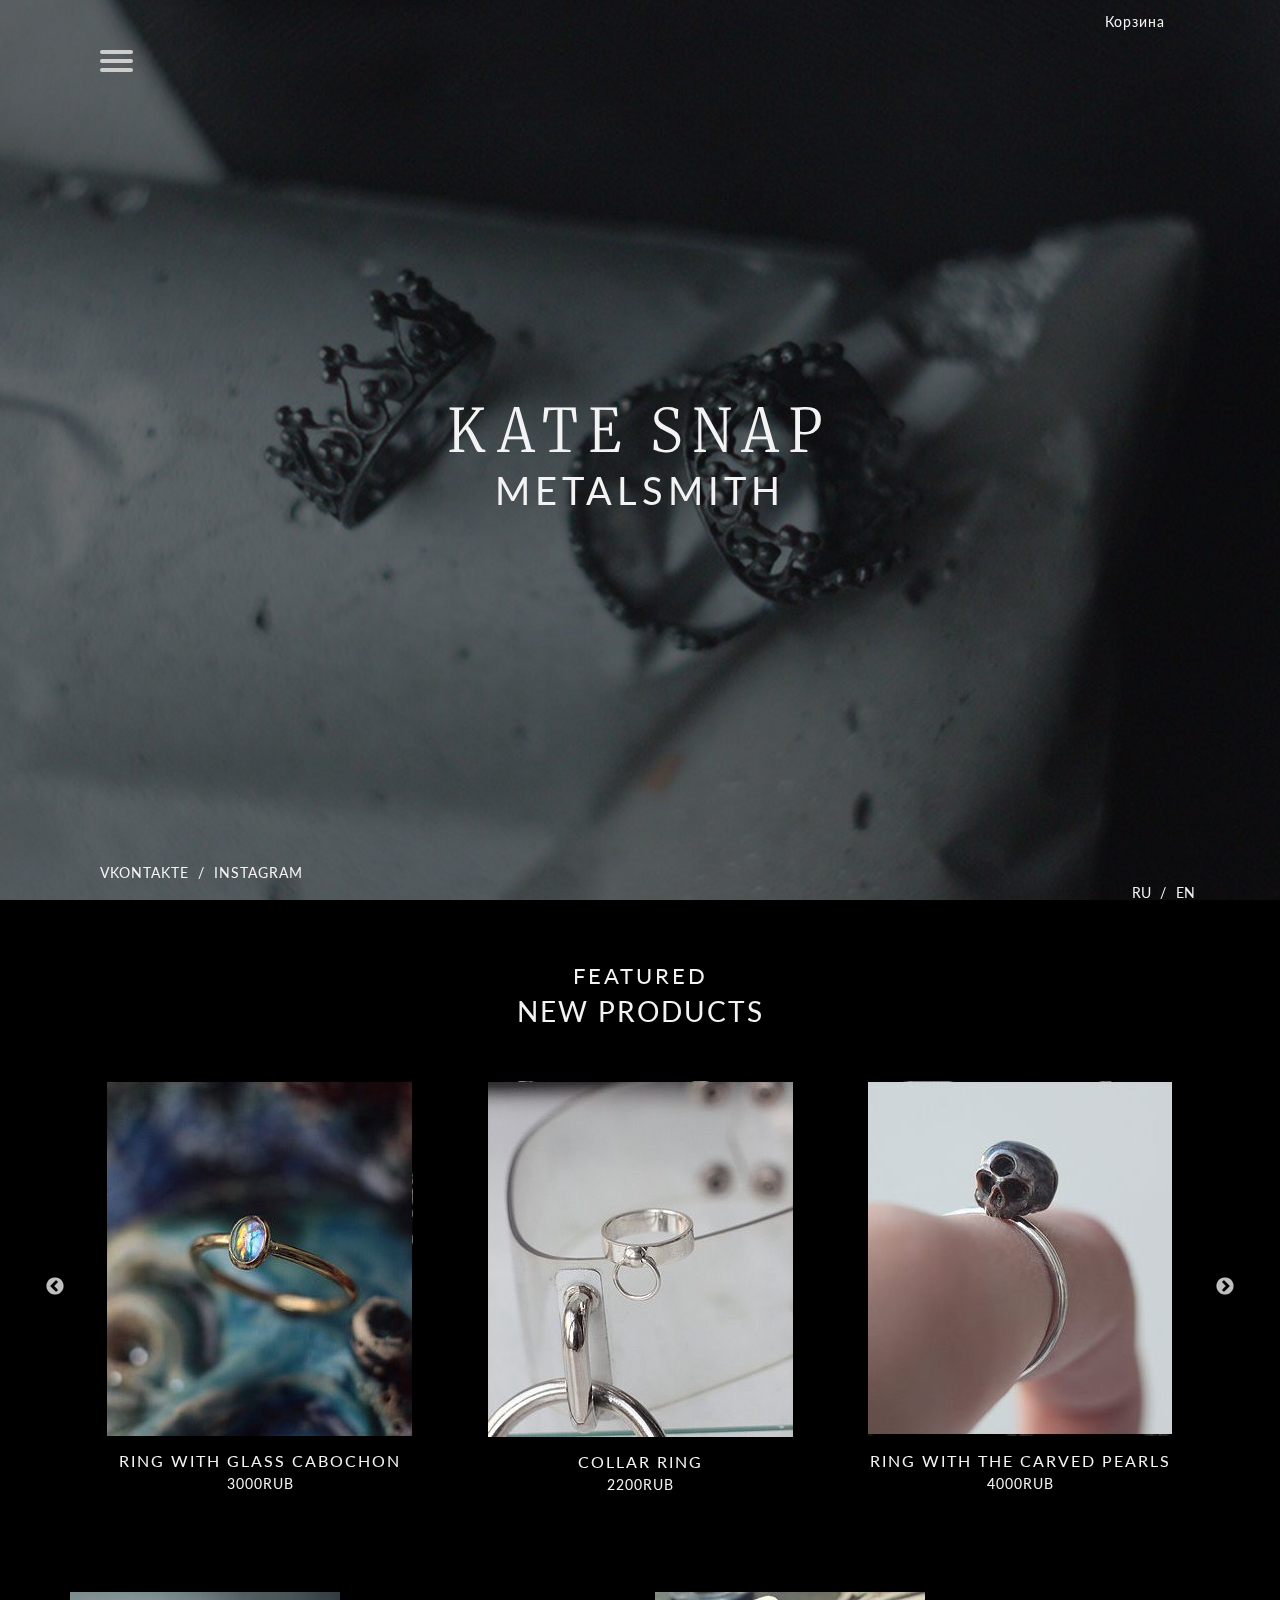
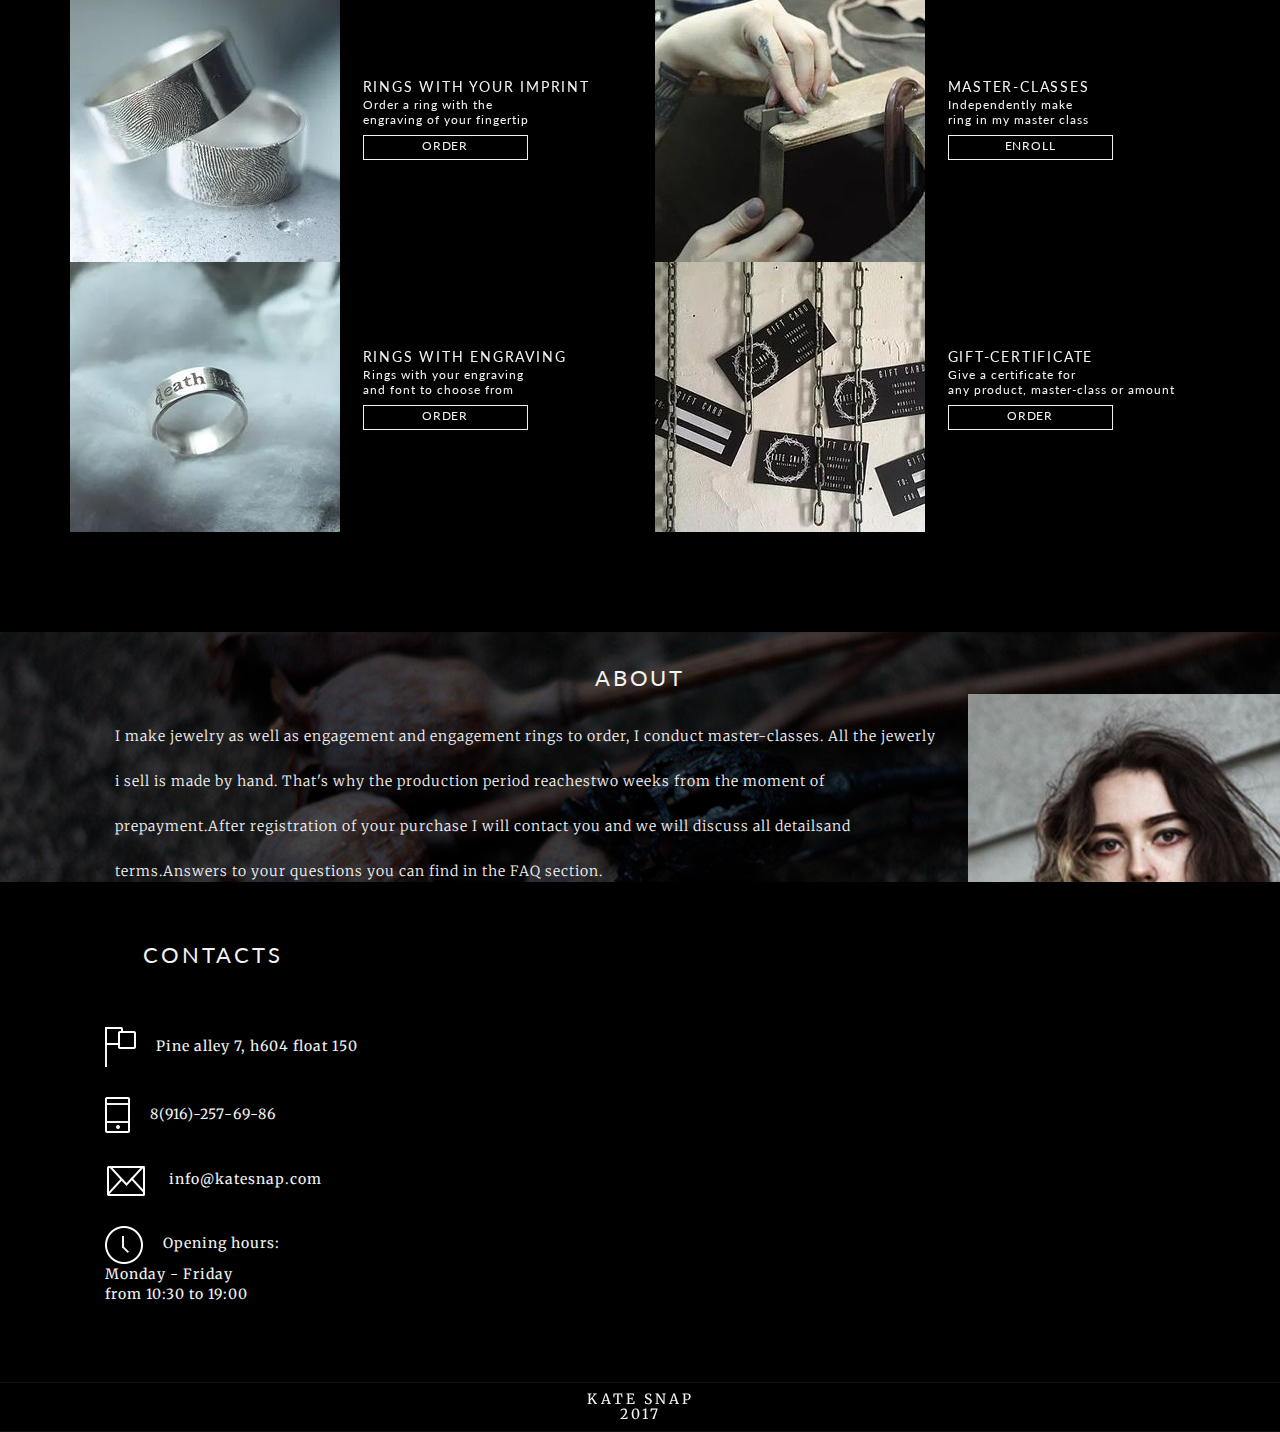
==== commit 8e4871b6: "Kate Commit" ====
--- a/index.html
+++ b/index.html
@@ -1,247 +1,247 @@
-<!DOCTYPE html PUBLIC "-//W3C//DTD XHTML 1.0 Transitional//EN" "http://www.w3.org/TR/xhtml1/DTD/xhtml1-transitional.dtd">
-<html xmlns="http://www.w3.org/1999/xhtml">
-<head>
-	<meta http-equiv="Content-Type" content="text/html; charset=utf-8" />
-	<title>Kate Snap</title>
-	<link rel="stylesheet" type="text/css" href="css/styles.css">
-	<link rel="stylesheet" href="libs/hamburgers/hamburgers.css">
-	<link rel="stylesheet" type="text/css" href="libs/bootstrap/bootstrap-grid.min.css">
-	<link rel="stylesheet" type="text/css" href="js/common.js">
-	<link rel="stylesheet" type="text/css" href="libs/slick/slick.css"/>
-	<link rel="stylesheet" type="text/css" href="libs/slick/slick-theme.css"/>
-	<link rel="stylesheet" href="img/favicon-32x32.png" />
-	<link href="https://fonts.googleapis.com/css?family=Lato|Merriweather" rel="stylesheet">
-</head>
-<body>
-	<header class="header" data-parallax="scroll" data-image-src="img/header.png" data-z-index="0">
-		<div class="container-fluid">
-			<div class="row top-line">
-					<!-- меню гамбургер -->
-					<nav role="navigation">
-  						<div id="menuToggle">
-
-  						  <input type="checkbox" />
-
-  						  <span></span>
-  						  <span></span>
-  						  <span></span>
-
-  						  <ul id="menu">
-  						    <a href="#"><li>Home</li></a>
-  						    <a href="#"><li>Services</li></a>
-  						    <a href="#"><li>Store</li></a>
-  						    <a href="#"><li>About</li></a>
-  						    <a href="#" target="_blank"><li>Contacts</li></a>
-  						  </ul>
-  						</div>
-					</nav>
-			</div>
-				<div class="cart"><p>Корзина</p></div>
-			</div>
-			<!-- логотип -->
-			<div class="row">
-				<div class="col-md-12 logotype">
-					<h1>Kate Snap</h1>
-					<h2>Metalsmith</h2>
-				</div>
-			</div>
-			<!-- нижняя линия шапки / ссылки / смена языка -->
-			<div class="row bot-line">
-				<div class="col-md-6 soc-links">
-					<a href="https://vk.com/stainofmind" target="_blank"><li>Vkontakte</li></a>
-					<p> &nbsp/&nbsp</p>
-					<a href="https://www.instagram.com/snapkate/ " target="_blank"><li>Instagram</li></a>
-				</div>
-				<div class="col-md-offset-6 language">
-						<a href="https://vk.com/stainofmind"><li>Ru</li></a>
-					<p>&nbsp/&nbsp</p>
-					<a href="https://www.instagram.com/snapkate/"><li>En</li></a>
-				</div>
-			</div>
-		</div>
-	</header>
-
-<!-- заголовок над слайдером -->
-<div class="container-fluid">
-	<div class="row new-prod">
-		<div class="col-md-12 padd">
-			<h4>Featured</h4>
-			<h3>New products</h3>
-		</div>
-	</div>
-</div>
-
-<!-- слайдер -->
-<div class="sl-cont">
-	<div class="container">
-		<div class="row">
-			<div class="col-md-12">
-					<div class="sl">
-						<div class="sl-slide">
-							<a href="jewerly.html">
-								<img src="img/1.jpg" alt="Картинка слайда 1" class="sl-img center-block" />
-								<div class="sl-text">
-									<h5 class="sl-zag">Ring with glass cabochon</h5>
-									<p class="sl-desk">3000rub</p></div>
-							</a>
-							
-						</div>
-						<div class="sl-slide">
-							<a href="jewerly.html">
-								<img src="img/2.jpg" alt="Картинка слайда 2" class="sl-img center-block" />
-								<div class="sl-text">
-									<h5 class="sl-zag">Collar ring</h5>
-									<p class="sl-desk">2200rub</p>
-								</div>
-							</a>
-						</div>
-						<div class="sl-slide">
-							<a href="jewerly.html">
-								<img src="img/3.jpg" alt="Картинка слайда 3" class="sl-img center-block" />
-								<div class="sl-text">								
-									<h5 class="sl-zag">Ring with the carved pearls</h5>
-									<p class="sl-desk">4000rub</p>
-								</div>
-							</a>	
-						</div>
-						<div class="sl-slide">
-							<a href="jewerly.html">	
-								<img src="img/4.jpg" alt="Картинка слайда 4" class="sl-img center-block" />
-								<div class="sl-text">
-									<h5 class="sl-zag">Ring with glass cabochon</h5>
-									<p class="sl-desk">3200rub</p>
-								</div>
-							</a>
-						</div>
-						<div class="sl-slide">
-							<a href="jewerly.html">
-								<img src="img/5.jpg" alt="Картинка слайда 5" class="sl-img center-block" />
-								<div class="sl-text">
-									<h5 class="sl-zag">Collar ring</h5>
-									<p class="sl-desk">1500rub</p>
-								</div>
-							</a>
-						</div>
-					</div>
-			</div>
-		</div>
-	</div>
-</div>
-
-<!-- услуги строчка 1 -->
-<div class="serv-cont">
-			<div class="container">
-				<div class="row">
-					<div class="col-md-3">
-						<img src="img/serv1.jpg" alt="Картинка услуг 1"/>
-					</div>
-					<div class="col-md-3 serv-text">
-						<h4>Rings with your imprint</h4>
-						<p>Order a ring with the <br> engraving of your fingertip</p>
-						<a href="#" class="button"> Order </a>
-					</div>
-					<div class="col-md-3">
-						<img src="img/serv2.jpg" alt="Картинка услуг 2"/>
-					</div>
-					<div class="col-md-3 serv-text">
-						<h4>Master-classes</h4>
-						<p>Independently make <br> ring in my master class</p>
-						<a href="#" class="button"> Enroll </a>
-					</div>
-				</div>
-			</div>
-</div>		
-
-<!-- услуги строчка 2 -->
-<div class="serv-cont serv-pad">
-	<div class="vert">Services</div>
-			<div class="container">
-				<div class="row">
-					<div class="col-md-3">
-						<img src="img/serv3.jpg" alt="Картинка услуг 3"/>
-					</div>
-					<div class="col-md-3 serv-text">
-						<h4>Rings with engraving</h4>
-						<p>Rings with your engraving <br> and font to choose from</p>
-						<a href="#" class="button"> Order </a>
-					</div>
-					<div class="col-md-3">
-						<img src="img/serv4.jpg" alt="Картинка услуг 4"/>
-					</div>
-					<div class="col-md-3 serv-text">
-						<h4>Gift-certificate</h4>
-						<p>Give a certificate for <br> any product, master-class or amount </p>
-						<a href="#" class="button"> Order </a>
-					</div>
-				</div>
-			</div>
-</div>
-
-<!-- обо мне -->
-<div class="about">
-	<div class="container-fluid">
-		<div class="row about">
-			<div class="col-md-12">
-				<h4>About</h4>
-			</div>
-			<div class="col-md-8 about-text">
-				<p>I make jewelry as well as engagement and engagement rings to order, I conduct<br> master-classes.<br>All the jewerly i sell is made by hand. That's why the production period reaches<br>two weeks from the moment of prepayment.<br>After registration of your purchase I will contact you and we will discuss all details<br>and terms.<br>Answers to your questions you can find in the FAQ section.</p>
-			</div>
-			<div class="col-md-2 about-img"><img src="img/profile.jpg" alt="#" /></div>
-		</div>
-	</div>
-</div>
-
-<!-- контакты -->
-<div class="contacts">
-	<div class="container-fluid">
-		<div class="row">
-			<div class="col-md-5 cont-block">
-				<h4>Contacts</h4>
-				<div class="cont-text">
-					<ul>
-						<li><img src="img/adress.png" alt="Adress" class="adress-img"/><p>Pine alley 7, h604 float 150</p></li>
-						<li><img src="img/phone.png" alt="Phone" class="phone-img"/><p>8(916)-257-69-86</p></li>
-						<li><img src="img/mail.png" alt="Mail" class="mail-img"/><p>info@katesnap.com</p></li>
-						<li><img src="img/clock.png" alt="Clock" class="clock-img"/><p>Opening hours:<br>Monday - Friday<br>from 10:30 to 19:00</p></li>
-					</ul>
-				</div>
-			</div>
-			<div class="col-md-7">
-				<iframe src="https://yandex.ru/map-widget/v1/?um=constructor%3Af304e2334219a1f7d9d28535c3971b205f8341d04a21787a260a7b49d42d393e&amp;source=constructor" width="1095" height="800" frameborder="0"></iframe>
-			</div>
-		</div>
-	</div>
-</div>
-
-<!-- футер -->
-<footer>
-	<div class="container">
-		<div class="row">
-			<div class="col-md-12 footer">
-				<h4>Kate Snap<br>2017</h4>
-			</div>
-		</div>
-	</div>
-</footer>
-
-
-
-	
-
- 
-
-
-<script src="libs/jquery/jquery-2.1.3.min.js" type="text/javascript"></script>
-<script src="libs/html5shiv/es5-shim.min.js" type="text/javascript"></script>
-<script src="libs/960_12_col.css" type="text/javascript"></script>
-<script src="libs/reset.css" type="text/javascript"></script>
-<script src="libs/parallax/parallax.js" type="text/javascript"></script>
-<script type="text/javascript" src="libs/slick/slick.min.js"></script>
-<script src="js/slider.js" type="text/javascript"></script>
-<script src="js/common.js" type="text/javascript"></script>
-
-
-</body>
-</html>
-
+<!DOCTYPE html PUBLIC "-//W3C//DTD XHTML 1.0 Transitional//EN" "http://www.w3.org/TR/xhtml1/DTD/xhtml1-transitional.dtd">
+<html xmlns="http://www.w3.org/1999/xhtml">
+<head>
+	<meta http-equiv="Content-Type" content="text/html; charset=utf-8" />
+	<title>Kate Snap</title>
+	<link rel="stylesheet" type="text/css" href="css/styles.css">
+	<link rel="stylesheet" href="libs/hamburgers/hamburgers.css">
+	<link rel="stylesheet" type="text/css" href="libs/bootstrap/bootstrap-grid.min.css">
+	<link rel="stylesheet" type="text/css" href="js/common.js">
+	<link rel="stylesheet" type="text/css" href="libs/slick/slick.css"/>
+	<link rel="stylesheet" type="text/css" href="libs/slick/slick-theme.css"/>
+	<link rel="stylesheet" href="img/favicon-32x32.png" />
+	<link href="https://fonts.googleapis.com/css?family=Lato|Merriweather" rel="stylesheet">
+</head>
+<body>
+	<header class="header" data-parallax="scroll" data-image-src="img/header.png" data-z-index="0">
+		<div class="container-fluid">
+			<div class="row top-line">
+					<!-- меню гамбургер -->
+					<nav role="navigation">
+  						<div id="menuToggle">
+
+  						  <input type="checkbox" />
+
+  						  <span></span>
+  						  <span></span>
+  						  <span></span>
+
+  						  <ul id="menu">
+  						    <a href="#"><li>Home</li></a>
+  						    <a href="#"><li>Services</li></a>
+  						    <a href="store.html"><li>Store</li></a>
+  						    <a href="#"><li>About</li></a>
+  						    <a href="#" target="_blank"><li>Contacts</li></a>
+  						  </ul>
+  						</div>
+					</nav>
+			</div>
+				<div class="cart"><p>Корзина</p></div>
+			</div>
+			<!-- логотип -->
+			<div class="row">
+				<div class="col-md-12 logotype">
+					<h1>Kate Snap</h1>
+					<h2>Metalsmith</h2>
+				</div>
+			</div>
+			<!-- нижняя линия шапки / ссылки / смена языка -->
+			<div class="row bot-line">
+				<div class="col-md-6 soc-links">
+					<a href="https://vk.com/stainofmind" target="_blank"><li>Vkontakte</li></a>
+					<p> &nbsp/&nbsp</p>
+					<a href="https://www.instagram.com/snapkate/ " target="_blank"><li>Instagram</li></a>
+				</div>
+				<div class="col-md-offset-6 language">
+						<a href="https://vk.com/stainofmind"><li>Ru</li></a>
+					<p>&nbsp/&nbsp</p>
+					<a href="https://www.instagram.com/snapkate/"><li>En</li></a>
+				</div>
+			</div>
+		</div>
+	</header>
+
+<!-- заголовок над слайдером -->
+<div class="container-fluid">
+	<div class="row new-prod">
+		<div class="col-md-12 padd">
+			<h4>Featured</h4>
+			<h3>New products</h3>
+		</div>
+	</div>
+</div>
+
+<!-- слайдер -->
+<div class="sl-cont">
+	<div class="container">
+		<div class="row">
+			<div class="col-md-12">
+					<div class="sl">
+						<div class="sl-slide">
+							<a href="jewerly.html">
+								<img src="img/1.jpg" alt="Картинка слайда 1" class="sl-img center-block" />
+								<div class="sl-text">
+									<h5 class="sl-zag">Ring with glass cabochon</h5>
+									<p class="sl-desk">3000rub</p></div>
+							</a>
+							
+						</div>
+						<div class="sl-slide">
+							<a href="jewerly.html">
+								<img src="img/2.jpg" alt="Картинка слайда 2" class="sl-img center-block" />
+								<div class="sl-text">
+									<h5 class="sl-zag">Collar ring</h5>
+									<p class="sl-desk">2200rub</p>
+								</div>
+							</a>
+						</div>
+						<div class="sl-slide">
+							<a href="jewerly.html">
+								<img src="img/3.jpg" alt="Картинка слайда 3" class="sl-img center-block" />
+								<div class="sl-text">								
+									<h5 class="sl-zag">Ring with the carved pearls</h5>
+									<p class="sl-desk">4000rub</p>
+								</div>
+							</a>	
+						</div>
+						<div class="sl-slide">
+							<a href="jewerly.html">	
+								<img src="img/4.jpg" alt="Картинка слайда 4" class="sl-img center-block" />
+								<div class="sl-text">
+									<h5 class="sl-zag">Ring with glass cabochon</h5>
+									<p class="sl-desk">3200rub</p>
+								</div>
+							</a>
+						</div>
+						<div class="sl-slide">
+							<a href="jewerly.html">
+								<img src="img/5.jpg" alt="Картинка слайда 5" class="sl-img center-block" />
+								<div class="sl-text">
+									<h5 class="sl-zag">Collar ring</h5>
+									<p class="sl-desk">1500rub</p>
+								</div>
+							</a>
+						</div>
+					</div>
+			</div>
+		</div>
+	</div>
+</div>
+
+<!-- услуги строчка 1 -->
+<div class="serv-cont">
+			<div class="container">
+				<div class="row">
+					<div class="col-md-3">
+						<img src="img/serv1.jpg" alt="Картинка услуг 1"/>
+					</div>
+					<div class="col-md-3 serv-text">
+						<h4>Rings with your imprint</h4>
+						<p>Order a ring with the <br> engraving of your fingertip</p>
+						<a href="#" class="button"> Order </a>
+					</div>
+					<div class="col-md-3">
+						<img src="img/serv2.jpg" alt="Картинка услуг 2"/>
+					</div>
+					<div class="col-md-3 serv-text">
+						<h4>Master-classes</h4>
+						<p>Independently make <br> ring in my master class</p>
+						<a href="#" class="button"> Enroll </a>
+					</div>
+				</div>
+			</div>
+</div>		
+
+<!-- услуги строчка 2 -->
+<div class="serv-cont serv-pad">
+	<div class="vert">Services</div>
+			<div class="container">
+				<div class="row">
+					<div class="col-md-3">
+						<img src="img/serv3.jpg" alt="Картинка услуг 3"/>
+					</div>
+					<div class="col-md-3 serv-text">
+						<h4>Rings with engraving</h4>
+						<p>Rings with your engraving <br> and font to choose from</p>
+						<a href="#" class="button"> Order </a>
+					</div>
+					<div class="col-md-3">
+						<img src="img/serv4.jpg" alt="Картинка услуг 4"/>
+					</div>
+					<div class="col-md-3 serv-text">
+						<h4>Gift-certificate</h4>
+						<p>Give a certificate for <br> any product, master-class or amount </p>
+						<a href="#" class="button"> Order </a>
+					</div>
+				</div>
+			</div>
+</div>
+
+<!-- обо мне -->
+<div class="about">
+	<div class="container-fluid">
+		<div class="row about">
+			<div class="col-md-12">
+				<h4>About</h4>
+			</div>
+			<div class="col-md-8 about-text">
+				<p>I make jewelry as well as engagement and engagement rings to order, I conduct master-classes. All the jewerly i sell is made by hand. That's why the production period reachestwo weeks from the moment of prepayment.After registration of your purchase I will contact you and we will discuss all detailsand terms.Answers to your questions you can find in the FAQ section.</p>
+			</div>
+			<div class="col-md-2 about-img"><img src="img/profile.jpg" alt="#" /></div>
+		</div>
+	</div>
+</div>
+
+<!-- контакты -->
+<div class="contacts">
+	<div class="container-fluid">
+		<div class="row">
+			<div class="col-md-4 cont-block">
+				<h4>Contacts</h4>
+				<div class="cont-text">
+					<ul>
+						<li><img src="img/adress.png" alt="Adress" class="adress-img"/><p>Pine alley 7, h604 float 150</p></li>
+						<li><img src="img/phone.png" alt="Phone" class="phone-img"/><p>8(916)-257-69-86</p></li>
+						<li><img src="img/mail.png" alt="Mail" class="mail-img"/><p>info@katesnap.com</p></li>
+						<li><img src="img/clock.png" alt="Clock" class="clock-img"/><p>Opening hours:<br>Monday - Friday<br>from 10:30 to 19:00</p></li>
+					</ul>
+				</div>
+			</div>
+			<div class="col-md-8">
+				<iframe class="map" src="https://yandex.ru/map-widget/v1/?um=constructor%3Af304e2334219a1f7d9d28535c3971b205f8341d04a21787a260a7b49d42d393e&amp;source=constructor" width="1250" height="500" frameborder="0"></iframe>
+			</div>
+		</div>
+	</div>
+</div>
+
+<!-- футер -->
+<footer>
+	<div class="container">
+		<div class="row">
+			<div class="col-md-12 footer">
+				<h4>Kate Snap<br>2017</h4>
+			</div>
+		</div>
+	</div>
+</footer>
+
+
+
+	
+
+ 
+
+
+<script src="libs/jquery/jquery-2.1.3.min.js" type="text/javascript"></script>
+<script src="libs/html5shiv/es5-shim.min.js" type="text/javascript"></script>
+<script src="libs/960_12_col.css" type="text/javascript"></script>
+<script src="libs/reset.css" type="text/javascript"></script>
+<script src="libs/parallax/parallax.js" type="text/javascript"></script>
+<script type="text/javascript" src="libs/slick/slick.min.js"></script>
+<script src="js/slider.js" type="text/javascript"></script>
+<script src="js/common.js" type="text/javascript"></script>
+
+
+</body>
+</html>
+
--- a/css/styles.css
+++ b/css/styles.css
@@ -1,594 +1,605 @@
-html{
-	box-sizing: border-box;
-}
-*, *:after,*:before{
-	box-sizing: inherit;
-}
-
-.header {
-    position: relative;
-    height: 100vh;
-    width: 100%;
-    top: 0px;
-    left: 0px;
-
-    overflow: hidden;
-    background: transparent;
-}
-
-
-h4 {
-	font-family: Lato;
-	color:  #f3f3f3;
-	font-size: 22px;
-	font-weight: 400;
-	text-transform: uppercase;
-	text-align: center;
-	margin: 0;
-	letter-spacing: 3px;
-}
-
-p {
-	font-family: Lato;
-	color:  #f3f3f3;
-	font-size: 14px;
-	font-weight: 400;
-	line-height: 15px;
-}
-
-ul.list-inline a {
-	display: inline-block;
-}
-
-
-
-.links_icon li {
-	list-style: none;
-	padding-top: 12px;
-	padding-right: 8px;
-}
-
-.links_icon p {
-	display: inline;
-	padding-right: 5px;
-}
-
-.logotype h1 {
-	font-family: Merriweather;
-	text-transform: uppercase;
-	text-align: center;
-	margin: 0px;
-	color:  #f3f3f3;
-	font-size: 60px;
-	font-weight: 100;
-	font-style: normal;
-	line-height: 75px;
-	padding-top: 350px;
-	font-kerning: auto;
-	letter-spacing: 10px;
-	font-stretch: ultra-condensed;
-}
-
-.logotype h2 {
-	font-family: Lato;
-	text-transform: uppercase;
-	text-align: center;
-	margin: 0px;
-	font-weight: 100;
-	color:  #f3f3f3;
-	font-size: 38px;
-	font-weight: 400;
-	line-height: 45px;
-	letter-spacing: 5px;
-}
-
-.cart p {
-	float: right;
-	padding-right: 100px;
-}
-
-.bot-line {
-	color: #fff;
-	text-transform: uppercase;
-	display: block;
-	padding-top: 350px;
-	padding-left: 100px;
-	padding-right: 100px;
-}
-
-.soc-links {
-	float: left;
-	list-style: none;
-	position: relative;
-}
-
-.soc-links a,p {
-	display: inline;
-	font-family: Lato;
-	color:  #f3f3f3;
-	font-size: 14px;
-	font-weight: 400;
-	line-height: 15px;
-	text-decoration: none;
-	letter-spacing: 1px;
-}
-
-.soc-links a li {
-	position: relative;
-	display: inline;
-}
-
-
-.language  {
-	float: right;
-	list-style: none;
-	position: relative;
-}
-
-.language a,p {
-	display: inline;
-	font-family: Lato;
-	color:  #f3f3f3;
-	font-size: 14px;
-	font-weight: 400;
-	line-height: 15px;
-	text-decoration: none;
-}
-
-.language a li {
-	position: relative;
-	display: inline;
-}
-
-
-.new-prod {
-	background: #000;
-	height: auto; 
-}
-
-.padd {
-	padding-top: 60px;
-}
-
-
-.new-prod h3 {
-	font-family: Lato;
-	color:  #f3f3f3;
-	font-size: 28px;
-	font-weight: 400;
-	text-align: center;
-	text-transform: uppercase;
-	margin: 0;
-	letter-spacing: 2px;
-}
-
-body
-{
-  margin: 0;
-  padding: 0;
-  
-  /* make it look decent enough */
-  background: #232323;
-  color: #cdcdcd;
-}
-
-a
-{
-  text-decoration: none;
-  color: #232323;
-  
-  transition: border 0.3s ease;
-}
-
-a:hover
-{
-  border-bottom: 1px solid #f3f3f3;
-}
-
-#menuToggle
-{
-  display: block;
-  position: fixed;
-  top: 50px;
-  left: 100px;
-  
-  z-index: 1;
-  
-  -webkit-user-select: none;
-  user-select: none;
-}
-
-#menuToggle input
-{
-  display: block;
-  width: 40px;
-  height: 32px;
-  position: absolute;
-  top: -7px;
-  left: -5px;
-  
-  cursor: pointer;
-  
-  opacity: 0; /* hide this */
-  z-index: 2; /* and place it over the hamburger */
-  
-  -webkit-touch-callout: none;
-}
-
-#menuToggle span
-{
-  display: block;
-  width: 33px;
-  height: 4px;
-  margin-bottom: 5px;
-  position: relative;
-  
-  background: #cdcdcd;
-  border-radius: 3px;
-  
-  z-index: 1;
-  
-  transform-origin: 4px 0px;
-  
-  transition: transform 0.5s cubic-bezier(0.77,0.2,0.05,1.0),
-              background 0.5s cubic-bezier(0.77,0.2,0.05,1.0),
-              opacity 0.55s ease;
-}
-
-#menuToggle span:first-child
-{
-  transform-origin: 0% 0%;
-}
-
-#menuToggle span:nth-last-child(2)
-{
-  transform-origin: 0% 100%;
-}
-
-#menuToggle input:checked ~ span
-{
-  opacity: 1;
-  transform: rotate(45deg) translate(-2px, -1px);
-  background: #232323;
-}
-
-#menuToggle input:checked ~ span:nth-last-child(3)
-{
-  opacity: 0;
-  transform: rotate(0deg) scale(0.2, 0.2);
-}
-
-#menuToggle input:checked ~ span:nth-last-child(2)
-{
-  transform: rotate(-45deg) translate(0, -1px);
-}
-
-#menu
-{
-  position: absolute;
-  width: 300px;
-  margin: -100px 0 0 -100px;
-  padding: 50px;
-  padding-top: 125px;
-  
-  background: #000;
-  list-style-type: none;
-  -webkit-font-smoothing: antialiased;
-  /* to stop flickering of text in safari */
-  
-  transform-origin: 0% 0%;
-  transform: translate(-100%, 0);
-  
-  transition: transform 0.5s cubic-bezier(0.77,0.2,0.05,1.0);
-}
-
-#menu li
-{
-  padding: 10px 0;
-  font-size: 22px;
-  color: #f3f3f3;
-}
-
-/*
- * And let's slide it in from the left
- */
-#menuToggle input:checked ~ ul
-{
-  transform: none;
-}
-
-.sl {
-	margin: 20 auto;
-	background-color: #000;
-}
-
-.sl-slide {
-	position: relative;
-}
-
-.sl-text {
-	background: #000;
-	width: 100%;
-	color: #fff;
-}
-
-.sl-cont {
-	background: #000;
-	padding-top: 50px;
-	padding-bottom: 100px;
-}
-
-.sl-cont img:hover {
-	color: #000;
-	opacity: 0.5;
-	transition: 0.3s ease;
-
-}
-
-.sl-img-2 {
-	max-width: 200px;
-	max-height: 200px;
-}
-
-.sl-desk {
-	display: block;
-	font-family: Lato;
-	color:  #f3f3f3;
-	font-size: 14px;
-	font-weight: 400;
-	text-transform: uppercase;
-	text-align: center;
-	margin: 0;
-	letter-spacing: 1px;
-}
-
-.sl-zag {
-	padding-top: 10px;
-	font-family: Lato;
-	color:  #f3f3f3;
-	font-size: 16px;
-	font-weight: 400;
-	line-height: 30px;
-	text-align: center;
-	text-transform: uppercase;
-	margin: 0;
-	letter-spacing: 2px;
-}
-
-.serv-cont {
-	background: #000;
-}
-
-
-
-.serv-cont h4 {
-	font-family: Lato;
-	color:  #f3f3f3;
-	font-size: 14px;
-	font-weight: 400;
-	text-align: left;
-	text-transform: uppercase;
-	margin: 0;
-	letter-spacing: 1.8px;
-}
-
-.serv-text {
-	padding-top: 85px;
-}
-
-.serv-text p {
-	font-family: Lato;
-	color:  #f3f3f3;
-	font-size: 12px;
-	font-weight: 400;
-	line-height: 15px;
-	text-align: left;
-	letter-spacing: 1px;
-}
-
-.serv-pad {
-	padding-bottom: 100px;
-}
-
-.button {
-	margin-top: 8px;
-	display: block;
-	border-width: 1px;
-	border-color:  #f1f1f1;
-	border-style: solid;
-	width: 165px;
-	height: 25px;
-	font-family: Lato;
-	color:  #f3f3f3;
-	font-size: 12px;
-	letter-spacing: 0.8px;
-	font-weight: 400;
-	line-height: 13px;
-	text-align: center;
-	text-transform: uppercase;
-	padding-top: 3px;
-}
-
-.vert { 
-	display: none;
-	position: relative;
-	width: .7em;
-	width: 1ch; 
-	text-align: center;  
-	word-wrap: break-word;
-	font-family: Lato;
-	color:  #f3f3f3;
-	font-size: 28px;
-	font-weight: 400;
-	letter-spacing: 2.24px;
-	padding-left: 100px;
-	text-transform: uppercase;
- }
-
-.about {
-	background-color: #000;
-	background-image: url(../img/aboutbg.png);
-    -webkit-background-size: cover;
-    background-size: cover;
-    background-repeat: no-repeat;
-    overflow: hidden;
-    position: relative;
-    height: 500px;
-}
-
-.about h4 {
-	padding-top: 50px;
-	font-family: 'Lato';
-	color:  #f3f3f3;
-	font-size: 28px;
-	font-weight: 400;
-	letter-spacing: 2.8px;
-	text-align: center;
-}
-
-.about-text {
-	padding-top: 30px;
-	margin-left: 100px;
-}
-
-.about-text p {
-	margin-top: : 30px;
-	font-family: Merriweather;
-	color:  #f3f3f3;
-	font-size: 22px;
-	font-weight: 100;
-	line-height: 45px;
-	text-align: left;
-	letter-spacing: 1px;
-}
-
-.about-img {
-	display: inline-block;
-	position: relative;
-}
-
-.contacts {
-	background-color: #000;
-}
-
-.cont-block {
-	height: 800px;
-	background-color: #000;
-}
-
-.cont-block h4 {
-	margin-top: 100px;
-	font-family: Lato;
-	color:  #f3f3f3;
-	font-size: 26px;
-	font-weight: 400;
-	line-height: 45px;
-	text-align: center;
-}
-
-.cont-block p {
-	font-family: Merriweather;
-	color:  #f3f3f3;
-	font-size: 18px;
-	font-weight: 400;
-	line-height: 32px;
-	text-align: left;
-}
-
-.cont-text {
-	margin-top: 80px;
-	margin-left: 50px;
-}
-
-.cont-text ul li {
-	list-style: none;
-	margin-bottom: 50px;
-
-}
-
-.cont-text p {
-	font-family: Merriweather;
-	color:  #f3f3f3;
-	font-size: 18px;
-	font-weight: 400;
-	line-height: 32px;
-	text-align: left;
-	padding-left: 20px;
-}
-
-
-footer {
-	background-image: url(../img/footerbg.png);
-	-webkit-background-size: cover;
-    background-size: cover;
-    background-position: center top;
-    background-repeat: no-repeat;
-    overflow: hidden;
-}
-
-.footer h4 {
-	margin-top: 10px;
-	margin-bottom: 10px;
-	font-family: Merriweather;
-	color:  #f3f3f3;
-	font-size: 14px;
-	font-weight: 400;
-	line-height: 15px;
-	text-align: center;
-}
-
-.product {
-	width: 100%;
-	height: 100vh;
-	background-color: #000;
-	z-index: 1;
-}
-
-.prod-link {
-	background: #000;
-	width: auto;
-	height: auto;
-}
-
-.padd-link h3 {	
-	font-family: Lato;
-	color:  #f3f3f3;
-	font-size: 28px;
-	font-weight: 400;
-	text-transform: uppercase;
-	margin: 0;
-	letter-spacing: 2px;
-}
-
-.padd-link h4 {	
-	font-family: Lato;
-	color:  #f3f3f3;
-	font-size: 28px;
-	font-weight: 400;
-	text-transform: uppercase;
-	margin: 0;
-	letter-spacing: 2px;
-	text-align: left;
-}
-
-.padd-link {
-	margin-top: 250px;
-	text-align: left;
-
-}
-
-.prod-img {
-	margin-top: 250px;
-}
-
-.prod-p {
-	display: block;
-	font-family: Lato;
-	color:  #f3f3f3;
-	font-size: 12px;
-	font-weight: 400;
-	line-height: 15px;
-	text-align: left;
-	letter-spacing: 1px;
-}
-
+html{
+	box-sizing: border-box;
+}
+*, *:after,*:before{
+	box-sizing: inherit;
+}
+
+.header {
+    position: relative;
+    height: 100vh;
+    width: 100%;
+    top: 0px;
+    left: 0px;
+
+    overflow: hidden;
+    background: transparent;
+}
+
+
+h4 {
+	font-family: Lato;
+	color:  #f3f3f3;
+	font-size: 22px;
+	font-weight: 400;
+	text-transform: uppercase;
+	text-align: center;
+	margin: 0;
+	letter-spacing: 3px;
+}
+
+p {
+	font-family: Lato;
+	color:  #f3f3f3;
+	font-size: 14px;
+	font-weight: 400;
+	line-height: 15px;
+}
+
+ul.list-inline a {
+	display: inline-block;
+}
+
+
+
+.links_icon li {
+	list-style: none;
+	padding-top: 12px;
+	padding-right: 8px;
+}
+
+.links_icon p {
+	display: inline;
+	padding-right: 5px;
+}
+
+.logotype h1 {
+	font-family: Merriweather;
+	text-transform: uppercase;
+	text-align: center;
+	margin: 0px;
+	color:  #f3f3f3;
+	font-size: 60px;
+	font-weight: 100;
+	font-style: normal;
+	line-height: 75px;
+	padding-top: 350px;
+	font-kerning: auto;
+	letter-spacing: 10px;
+	font-stretch: ultra-condensed;
+}
+
+.logotype h2 {
+	font-family: Lato;
+	text-transform: uppercase;
+	text-align: center;
+	margin: 0px;
+	font-weight: 100;
+	color:  #f3f3f3;
+	font-size: 38px;
+	font-weight: 400;
+	line-height: 45px;
+	letter-spacing: 5px;
+}
+
+.cart p {
+	float: right;
+	padding-right: 100px;
+}
+
+.bot-line {
+	color: #fff;
+	text-transform: uppercase;
+	display: block;
+	padding-top: 350px;
+	padding-left: 100px;
+	padding-right: 100px;
+}
+
+.soc-links {
+	float: left;
+	list-style: none;
+	position: relative;
+}
+
+.soc-links a,p {
+	display: inline;
+	font-family: Lato;
+	color:  #f3f3f3;
+	font-size: 14px;
+	font-weight: 400;
+	line-height: 15px;
+	text-decoration: none;
+	letter-spacing: 1px;
+}
+
+.soc-links a li {
+	position: relative;
+	display: inline;
+}
+
+
+.language  {
+	float: right;
+	list-style: none;
+	position: relative;
+}
+
+.language a,p {
+	display: inline;
+	font-family: Lato;
+	color:  #f3f3f3;
+	font-size: 14px;
+	font-weight: 400;
+	line-height: 15px;
+	text-decoration: none;
+}
+
+.language a li {
+	position: relative;
+	display: inline;
+}
+
+
+.new-prod {
+	background: #000;
+	height: auto; 
+}
+
+.padd {
+	padding-top: 60px;
+}
+
+
+.new-prod h3 {
+	font-family: Lato;
+	color:  #f3f3f3;
+	font-size: 28px;
+	font-weight: 400;
+	text-align: center;
+	text-transform: uppercase;
+	margin: 0;
+	letter-spacing: 2px;
+}
+
+body
+{
+  margin: 0;
+  padding: 0;
+  
+  /* make it look decent enough */
+  background: #232323;
+  color: #cdcdcd;
+}
+
+a
+{
+  text-decoration: none;
+  color: #232323;
+  
+  transition: border 0.3s ease;
+}
+
+a:hover
+{
+  border-bottom: 1px solid #f3f3f3;
+}
+
+#menuToggle
+{
+  display: block;
+  position: fixed;
+  top: 50px;
+  left: 100px;
+  
+  z-index: 1;
+  
+  -webkit-user-select: none;
+  user-select: none;
+}
+
+#menuToggle input
+{
+  display: block;
+  width: 40px;
+  height: 32px;
+  position: absolute;
+  top: -7px;
+  left: -5px;
+  
+  cursor: pointer;
+  
+  opacity: 0; /* hide this */
+  z-index: 2; /* and place it over the hamburger */
+  
+  -webkit-touch-callout: none;
+}
+
+#menuToggle span
+{
+  display: block;
+  width: 33px;
+  height: 4px;
+  margin-bottom: 5px;
+  position: relative;
+  
+  background: #cdcdcd;
+  border-radius: 3px;
+  
+  z-index: 1;
+  
+  transform-origin: 4px 0px;
+  
+  transition: transform 0.5s cubic-bezier(0.77,0.2,0.05,1.0),
+              background 0.5s cubic-bezier(0.77,0.2,0.05,1.0),
+              opacity 0.55s ease;
+}
+
+#menuToggle span:first-child
+{
+  transform-origin: 0% 0%;
+}
+
+#menuToggle span:nth-last-child(2)
+{
+  transform-origin: 0% 100%;
+}
+
+#menuToggle input:checked ~ span
+{
+  opacity: 1;
+  transform: rotate(45deg) translate(-2px, -1px);
+  background: #232323;
+}
+
+#menuToggle input:checked ~ span:nth-last-child(3)
+{
+  opacity: 0;
+  transform: rotate(0deg) scale(0.2, 0.2);
+}
+
+#menuToggle input:checked ~ span:nth-last-child(2)
+{
+  transform: rotate(-45deg) translate(0, -1px);
+}
+
+#menu
+{
+  position: absolute;
+  width: 300px;
+  margin: -100px 0 0 -100px;
+  padding: 50px;
+  padding-top: 125px;
+  
+  background: #000;
+  list-style-type: none;
+  -webkit-font-smoothing: antialiased;
+  /* to stop flickering of text in safari */
+  
+  transform-origin: 0% 0%;
+  transform: translate(-100%, 0);
+  
+  transition: transform 0.5s cubic-bezier(0.77,0.2,0.05,1.0);
+}
+
+#menu li
+{
+  padding: 10px 0;
+  font-size: 22px;
+  color: #f3f3f3;
+}
+
+/*
+ * And let's slide it in from the left
+ */
+#menuToggle input:checked ~ ul
+{
+  transform: none;
+}
+
+.sl {
+	margin: 20 auto;
+	background-color: #000;
+}
+
+.sl-slide {
+	position: relative;
+}
+
+.sl-text {
+	background: #000;
+	width: 100%;
+	color: #fff;
+}
+
+.sl-cont {
+	background: #000;
+	padding-top: 50px;
+	padding-bottom: 100px;
+}
+
+.sl-cont img:hover {
+	color: #000;
+	opacity: 0.5;
+	transition: 0.3s ease;
+
+}
+
+.sl-img-2 {
+	max-width: 200px;
+	max-height: 200px;
+}
+
+.sl-desk {
+	display: block;
+	font-family: Lato;
+	color:  #f3f3f3;
+	font-size: 14px;
+	font-weight: 400;
+	text-transform: uppercase;
+	text-align: center;
+	margin: 0;
+	letter-spacing: 1px;
+}
+
+.sl-zag {
+	padding-top: 10px;
+	font-family: Lato;
+	color:  #f3f3f3;
+	font-size: 16px;
+	font-weight: 400;
+	line-height: 30px;
+	text-align: center;
+	text-transform: uppercase;
+	margin: 0;
+	letter-spacing: 2px;
+}
+
+.serv-cont {
+	background: #000;
+}
+
+
+
+.serv-cont h4 {
+	font-family: Lato;
+	color:  #f3f3f3;
+	font-size: 14px;
+	font-weight: 400;
+	text-align: left;
+	text-transform: uppercase;
+	margin: 0;
+	letter-spacing: 1.8px;
+}
+
+.serv-text {
+	padding-top: 85px;
+}
+
+.serv-text p {
+	font-family: Lato;
+	color:  #f3f3f3;
+	font-size: 12px;
+	font-weight: 400;
+	line-height: 15px;
+	text-align: left;
+	letter-spacing: 1px;
+}
+
+.serv-pad {
+	padding-bottom: 100px;
+}
+
+.button {
+	margin-top: 8px;
+	display: block;
+	border-width: 1px;
+	border-color:  #f1f1f1;
+	border-style: solid;
+	width: 165px;
+	height: 25px;
+	font-family: Lato;
+	color:  #f3f3f3;
+	font-size: 12px;
+	letter-spacing: 0.8px;
+	font-weight: 400;
+	line-height: 13px;
+	text-align: center;
+	text-transform: uppercase;
+	padding-top: 3px;
+}
+
+.serv-text a:hover {
+	transition: 0.3s ease;
+	color: #a2a2a2;
+	border-color: #a2a2a2;
+}
+
+.vert { 
+	display: none;
+	position: relative;
+	width: .7em;
+	width: 1ch; 
+	text-align: center;  
+	word-wrap: break-word;
+	font-family: Lato;
+	color:  #f3f3f3;
+	font-size: 28px;
+	font-weight: 400;
+	letter-spacing: 2.24px;
+	padding-left: 100px;
+	text-transform: uppercase;
+ }
+
+.about {
+	background-color: #000;
+	background-image: url(../img/aboutbg.png);
+    -webkit-background-size: cover;
+    background-size: cover;
+    background-repeat: no-repeat;
+    overflow: hidden;
+    position: relative;
+    height: 250px;
+}
+
+.about h4 {
+	padding-top: 30px;
+	font-family: 'Lato';
+	color:  #f3f3f3;
+	font-size: 22px;
+	font-weight: 400;
+	letter-spacing: 2.8px;
+	text-align: center;
+}
+
+.about-text {
+	padding-top: 20px;
+	margin-left: 100px;
+}
+
+.about-text p {
+	margin-top: : 25px;
+	font-family: Merriweather;
+	color:  #f3f3f3;
+	font-size: 14px;
+	font-weight: 100;
+	line-height: 45px;
+	text-align: left;
+	letter-spacing: 1px;
+}
+
+.about-img {
+	width: 150px;
+	height: 150px;
+}
+
+.contacts {
+	background-color: #000;
+}
+
+.cont-block {
+	height: 500px;
+	background-color: #000;
+}
+
+.cont-block h4 {
+	margin-top: 50px;
+	font-family: Lato;
+	color:  #f3f3f3;
+	font-size: 22px;
+	font-weight: 400;
+	line-height: 45px;
+	text-align: center;
+}
+
+.cont-block p {
+	font-family: Merriweather;
+	color:  #f3f3f3;
+	font-size: 14px;
+	font-weight: 400;
+	line-height: 32px;
+	text-align: left;
+}
+
+.cont-text {
+	margin-top: 50px;
+	margin-left: 50px;
+}
+
+.cont-text ul li {
+	list-style: none;
+	margin-bottom: 30px;
+
+}
+
+.cont-text p {
+	font-family: Merriweather;
+	color:  #f3f3f3;
+	font-size: 14px;
+	font-weight: 400;
+	line-height: 32px;
+	text-align: left;
+	padding-left: 20px;
+}
+
+
+footer {
+	background-image: url(../img/footerbg.png);
+	-webkit-background-size: cover;
+    background-size: cover;
+    background-position: center top;
+    background-repeat: no-repeat;
+    overflow: hidden;
+}
+
+.footer h4 {
+	margin-top: 10px;
+	margin-bottom: 10px;
+	font-family: Merriweather;
+	color:  #f3f3f3;
+	font-size: 14px;
+	font-weight: 400;
+	line-height: 15px;
+	text-align: center;
+}
+
+.product {
+	width: 100%;
+	height: 100vh;
+	background-color: #000;
+	z-index: 1;
+}
+
+.prod-link {
+	background: #000;
+	width: auto;
+	height: auto;
+}
+
+.padd-link h3 {	
+	font-family: Lato;
+	color:  #f3f3f3;
+	font-size: 28px;
+	font-weight: 400;
+	text-transform: uppercase;
+	margin: 0;
+	letter-spacing: 2px;
+}
+
+.padd-link h4 {	
+	font-family: Lato;
+	color:  #f3f3f3;
+	font-size: 28px;
+	font-weight: 400;
+	text-transform: uppercase;
+	margin: 0;
+	letter-spacing: 2px;
+	text-align: left;
+}
+
+.padd-link {
+	margin-top: 250px;
+	text-align: left;
+
+}
+
+.prod-img {
+	margin-top: 250px;
+}
+
+.prod-p {
+	display: block;
+	font-family: Lato;
+	color:  #f3f3f3;
+	font-size: 12px;
+	font-weight: 400;
+	line-height: 15px;
+	text-align: left;
+	letter-spacing: 1px;
+}
+
+.map {
+	color: #000;
+	opacity: 0.2;
+}
+
